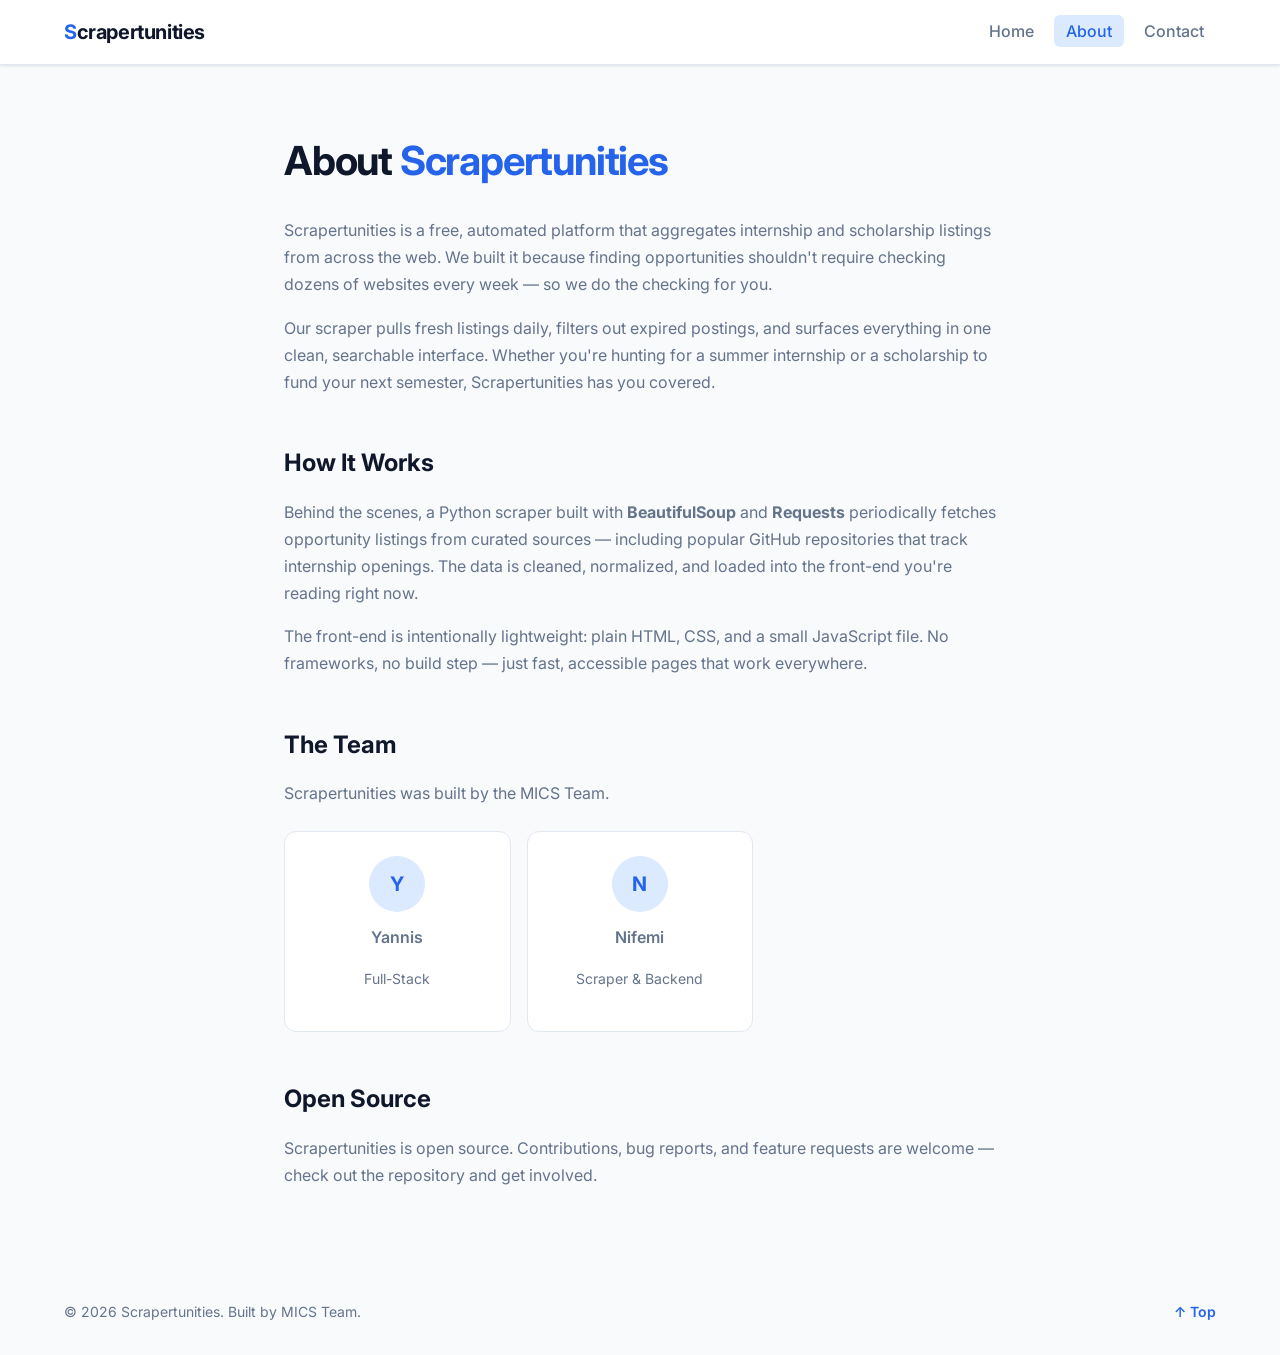
==== about.html @ f3525b2a "Front end prototype" ====
<!DOCTYPE html>
<html lang="en">
<head>
  <meta charset="UTF-8">
  <meta name="viewport" content="width=device-width, initial-scale=1.0">
  <title>About — Scrapertunities</title>
  <link rel="preconnect" href="https://fonts.googleapis.com">
  <link rel="preconnect" href="https://fonts.gstatic.com" crossorigin>
  <link href="https://fonts.googleapis.com/css2?family=Inter:wght@400;500;600;700&display=swap" rel="stylesheet">
  <link rel="stylesheet" href="styles.css">
</head>
<body>

  <header class="site-header">
    <nav class="nav-bar">
      <a href="index.html" class="nav-logo">
        <span class="logo-mark">S</span>crapertunities
      </a>
      <button class="nav-toggle" aria-label="Open menu" aria-expanded="false">
        <span></span><span></span><span></span>
      </button>
      <ul class="nav-links">
        <li><a href="index.html" class="nav-link">Home</a></li>
        <li><a href="about.html" class="nav-link active">About</a></li>
        <li><a href="contact.html" class="nav-link">Contact</a></li>
      </ul>
    </nav>
  </header>

  <main>
    <div class="page-content">
      <h1>About <span class="text-accent">Scrapertunities</span></h1>

      <p>
        Scrapertunities is a free, automated platform that aggregates internship and scholarship
        listings from across the web. We built it because finding opportunities shouldn't require
        checking dozens of websites every week — so we do the checking for you.
      </p>

      <p>
        Our scraper pulls fresh listings daily, filters out expired postings, and surfaces everything
        in one clean, searchable interface. Whether you're hunting for a summer internship or a
        scholarship to fund your next semester, Scrapertunities has you covered.
      </p>

      <h2>How It Works</h2>

      <p>
        Behind the scenes, a Python scraper built with <strong>BeautifulSoup</strong> and
        <strong>Requests</strong> periodically fetches opportunity listings from curated sources —
        including popular GitHub repositories that track internship openings. The data is cleaned,
        normalized, and loaded into the front-end you're reading right now.
      </p>

      <p>
        The front-end is intentionally lightweight: plain HTML, CSS, and a small JavaScript file.
        No frameworks, no build step — just fast, accessible pages that work everywhere.
      </p>

      <h2>The Team</h2>

      <p>Scrapertunities was built by the MICS Team.</p>

      <div class="team-grid">
        <div class="team-card">
          <div class="team-avatar">Y</div>
          <p class="team-name">Yannis</p>
          <p class="team-role">Full-Stack</p>
        </div>
        <div class="team-card">
          <div class="team-avatar">N</div>
          <p class="team-name">Nifemi</p>
          <p class="team-role">Scraper & Backend</p>
        </div>
      </div>

      <h2>Open Source</h2>

      <p>
        Scrapertunities is open source. Contributions, bug reports, and feature requests are
        welcome — check out the repository and get involved.
      </p>
    </div>
  </main>

  <footer class="site-footer">
    <p>&copy; 2026 Scrapertunities. Built by MICS Team.</p>
    <a href="#" class="back-to-top">↑ Top</a>
  </footer>

  <script src="app.js"></script>
</body>
</html>
---- styles.css ----
/* ============================================================
   SCRAPERTUNITIES — Design System
   ============================================================ */

/* ----- Custom Properties ----- */
:root {
  --color-primary:      #2563EB;
  --color-primary-dark: #1D4ED8;
  --color-accent:       #10B981;
  --color-accent-dark:  #059669;
  --color-surface:      #F8FAFC;
  --color-card:         #FFFFFF;
  --color-border:       #E2E8F0;
  --color-text:         #0F172A;
  --color-muted:        #64748B;

  --badge-int-bg:       #DBEAFE;
  --badge-int-text:     #1D4ED8;
  --badge-sch-bg:       #D1FAE5;
  --badge-sch-text:     #065F46;

  --urgent-bg:          #FEF3C7;
  --urgent-text:        #92400E;

  --space-1:  4px;
  --space-2:  8px;
  --space-3:  12px;
  --space-4:  16px;
  --space-6:  24px;
  --space-8:  32px;
  --space-12: 48px;
  --space-16: 64px;

  --text-sm:   0.875rem;
  --text-base: 1rem;
  --text-lg:   1.125rem;
  --text-xl:   1.25rem;
  --text-2xl:  1.5rem;
  --text-4xl:  2.5rem;

  --radius-sm: 6px;
  --radius:    12px;
  --radius-lg: 16px;

  --shadow-sm: 0 1px 3px rgba(0,0,0,.08), 0 1px 2px rgba(0,0,0,.04);
  --shadow:    0 4px 12px rgba(0,0,0,.08), 0 2px 4px rgba(0,0,0,.04);

  --transition: 150ms ease;
}

/* ----- Reset & Base ----- */
*, *::before, *::after {
  box-sizing: border-box;
  margin: 0;
  padding: 0;
}

html {
  scroll-behavior: smooth;
}

body {
  font-family: 'Inter', system-ui, sans-serif;
  font-size: var(--text-base);
  line-height: 1.6;
  color: var(--color-text);
  background-color: var(--color-surface);
  -webkit-font-smoothing: antialiased;
}

a {
  color: var(--color-primary);
  text-decoration: none;
}

a:hover {
  text-decoration: underline;
}

ul {
  list-style: none;
}

img, svg {
  display: block;
}

/* ============================================================
   LAYOUT UTILITIES
   ============================================================ */
.container {
  width: 100%;
  max-width: 1200px;
  margin-inline: auto;
  padding-inline: var(--space-6);
}

/* ============================================================
   BUTTONS
   ============================================================ */
.btn {
  display: inline-flex;
  align-items: center;
  gap: var(--space-2);
  padding: 10px var(--space-4);
  border-radius: var(--radius-sm);
  font-family: inherit;
  font-size: var(--text-base);
  font-weight: 600;
  line-height: 1;
  cursor: pointer;
  border: 1.5px solid transparent;
  transition: background-color var(--transition), border-color var(--transition), color var(--transition), box-shadow var(--transition);
  text-decoration: none;
  white-space: nowrap;
}

.btn:hover {
  text-decoration: none;
}

.btn-primary {
  background-color: var(--color-primary);
  color: #fff;
  border-color: var(--color-primary);
}

.btn-primary:hover {
  background-color: var(--color-primary-dark);
  border-color: var(--color-primary-dark);
}

.btn-ghost {
  background-color: transparent;
  color: var(--color-muted);
  border-color: var(--color-border);
}

.btn-ghost:hover {
  background-color: var(--color-border);
  color: var(--color-text);
}

.btn-lg {
  padding: 14px var(--space-8);
  font-size: var(--text-lg);
  border-radius: var(--radius-sm);
}

.btn-sm {
  padding: 6px var(--space-3);
  font-size: var(--text-sm);
}

/* ============================================================
   BADGES & TAGS
   ============================================================ */
.badge {
  display: inline-block;
  padding: 3px 10px;
  border-radius: 999px;
  font-size: 0.75rem;
  font-weight: 600;
  letter-spacing: 0.02em;
  text-transform: uppercase;
}

.badge-internship {
  background-color: var(--badge-int-bg);
  color: var(--badge-int-text);
}

.badge-scholarship {
  background-color: var(--badge-sch-bg);
  color: var(--badge-sch-text);
}

.tag {
  display: inline-block;
  padding: 3px 10px;
  background-color: var(--color-surface);
  border: 1px solid var(--color-border);
  border-radius: 999px;
  font-size: 0.75rem;
  font-weight: 500;
  color: var(--color-muted);
}

/* ============================================================
   HEADER & NAV
   ============================================================ */
.site-header {
  position: sticky;
  top: 0;
  z-index: 100;
  background-color: #fff;
  border-bottom: 1px solid var(--color-border);
  box-shadow: var(--shadow-sm);
}

.nav-bar {
  max-width: 1200px;
  margin-inline: auto;
  padding: var(--space-4) var(--space-6);
  display: flex;
  align-items: center;
  justify-content: space-between;
  gap: var(--space-6);
}

.nav-logo {
  font-size: var(--text-xl);
  font-weight: 700;
  color: var(--color-text);
  letter-spacing: -0.02em;
  text-decoration: none;
  flex-shrink: 0;
}

.nav-logo:hover {
  text-decoration: none;
}

.logo-mark {
  color: var(--color-primary);
}

.nav-links {
  display: flex;
  gap: var(--space-2);
  align-items: center;
}

.nav-link {
  padding: 6px var(--space-3);
  border-radius: var(--radius-sm);
  font-weight: 500;
  color: var(--color-muted);
  transition: color var(--transition), background-color var(--transition);
  text-decoration: none;
}

.nav-link:hover {
  color: var(--color-text);
  background-color: var(--color-surface);
  text-decoration: none;
}

.nav-link.active {
  color: var(--color-primary);
  background-color: var(--badge-int-bg);
}

/* Hamburger */
.nav-toggle {
  display: none;
  flex-direction: column;
  gap: 5px;
  background: none;
  border: none;
  cursor: pointer;
  padding: var(--space-2);
}

.nav-toggle span {
  display: block;
  width: 22px;
  height: 2px;
  background-color: var(--color-text);
  border-radius: 2px;
  transition: transform var(--transition), opacity var(--transition);
}

/* ============================================================
   HERO
   ============================================================ */
.hero {
  max-width: 1200px;
  margin-inline: auto;
  padding: var(--space-16) var(--space-6);
  display: flex;
  flex-direction: column;
  align-items: center;
  text-align: center;
  gap: var(--space-8);
}

.hero-title {
  font-size: var(--text-4xl);
  font-weight: 700;
  line-height: 1.15;
  letter-spacing: -0.03em;
  color: var(--color-text);
}

.text-accent {
  color: var(--color-primary);
}

.hero-subtitle {
  font-size: var(--text-lg);
  color: var(--color-muted);
  max-width: 540px;
  margin-top: var(--space-4);
}

.hero-content {
  display: flex;
  flex-direction: column;
  align-items: center;
  gap: var(--space-6);
}

.hero-stats {
  display: flex;
  gap: var(--space-8);
  padding: var(--space-6) var(--space-8);
  background-color: var(--color-card);
  border: 1px solid var(--color-border);
  border-radius: var(--radius);
  box-shadow: var(--shadow-sm);
}

.stat {
  display: flex;
  flex-direction: column;
  align-items: center;
  gap: var(--space-1);
}

.stat-number {
  font-size: var(--text-2xl);
  font-weight: 700;
  color: var(--color-primary);
  line-height: 1;
}

.stat-label {
  font-size: var(--text-sm);
  font-weight: 500;
  color: var(--color-muted);
  text-transform: uppercase;
  letter-spacing: 0.05em;
}

/* ============================================================
   CONTROLS (Search + Filters)
   ============================================================ */
.controls {
  max-width: 1200px;
  margin-inline: auto;
  padding: 0 var(--space-6) var(--space-8);
  display: flex;
  flex-direction: column;
  gap: var(--space-4);
}

/* Search bar */
.search-bar {
  position: relative;
  display: flex;
  align-items: center;
}

.search-icon {
  position: absolute;
  left: 14px;
  width: 18px;
  height: 18px;
  color: var(--color-muted);
  pointer-events: none;
  flex-shrink: 0;
}

.search-input {
  width: 100%;
  padding: 12px 44px;
  font-family: inherit;
  font-size: var(--text-base);
  color: var(--color-text);
  background-color: var(--color-card);
  border: 1.5px solid var(--color-border);
  border-radius: var(--radius-sm);
  transition: border-color var(--transition), box-shadow var(--transition);
  outline: none;
  appearance: none;
}

.search-input::placeholder {
  color: var(--color-muted);
}

.search-input:focus {
  border-color: var(--color-primary);
  box-shadow: 0 0 0 3px rgba(37,99,235,.12);
}

.search-clear {
  position: absolute;
  right: 14px;
  background: none;
  border: none;
  font-size: var(--text-lg);
  color: var(--color-muted);
  cursor: pointer;
  line-height: 1;
  padding: 2px 4px;
  border-radius: var(--radius-sm);
  transition: color var(--transition);
}

.search-clear:hover {
  color: var(--color-text);
}

/* Filter row */
.filter-row {
  display: flex;
  flex-wrap: wrap;
  gap: var(--space-3);
  align-items: flex-end;
}

.filter-group {
  display: flex;
  flex-direction: column;
  gap: var(--space-1);
  min-width: 140px;
}

.filter-label {
  font-size: var(--text-sm);
  font-weight: 600;
  color: var(--color-muted);
  text-transform: uppercase;
  letter-spacing: 0.04em;
}

.filter-select {
  padding: 9px var(--space-3);
  font-family: inherit;
  font-size: var(--text-sm);
  font-weight: 500;
  color: var(--color-text);
  background-color: var(--color-card);
  border: 1.5px solid var(--color-border);
  border-radius: var(--radius-sm);
  cursor: pointer;
  outline: none;
  transition: border-color var(--transition), box-shadow var(--transition);
  appearance: none;
  background-image: url("data:image/svg+xml,%3Csvg xmlns='http://www.w3.org/2000/svg' viewBox='0 0 16 16'%3E%3Cpath fill='%2364748B' d='M4 6l4 4 4-4'/%3E%3C/svg%3E");
  background-repeat: no-repeat;
  background-position: right 10px center;
  background-size: 14px;
  padding-right: 32px;
}

.filter-select:focus {
  border-color: var(--color-primary);
  box-shadow: 0 0 0 3px rgba(37,99,235,.12);
}

/* Results meta */
.results-meta {
  display: flex;
  align-items: center;
  flex-wrap: wrap;
  gap: var(--space-3);
}

.results-count {
  font-size: var(--text-sm);
  color: var(--color-muted);
}

.active-filters {
  display: flex;
  flex-wrap: wrap;
  gap: var(--space-2);
}

.filter-pill {
  display: inline-flex;
  align-items: center;
  gap: var(--space-1);
  padding: 3px 10px;
  background-color: var(--badge-int-bg);
  color: var(--badge-int-text);
  border-radius: 999px;
  font-size: 0.75rem;
  font-weight: 600;
  cursor: pointer;
  transition: background-color var(--transition);
}

.filter-pill:hover {
  background-color: #BFDBFE;
}

/* ============================================================
   LISTINGS GRID
   ============================================================ */
.listings {
  max-width: 1200px;
  margin-inline: auto;
  padding: 0 var(--space-6) var(--space-12);
  display: grid;
  grid-template-columns: repeat(3, 1fr);
  gap: var(--space-6);
  align-items: start;
}

/* ============================================================
   OPPORTUNITY CARD
   ============================================================ */
.card {
  background-color: var(--color-card);
  border: 1px solid var(--color-border);
  border-radius: var(--radius);
  box-shadow: var(--shadow-sm);
  display: flex;
  flex-direction: column;
  gap: 0;
  transition: box-shadow var(--transition), transform var(--transition);
  overflow: hidden;
}

.card:hover {
  box-shadow: var(--shadow);
  transform: translateY(-2px);
}

.card-header {
  display: flex;
  align-items: center;
  justify-content: space-between;
  padding: var(--space-4) var(--space-4) 0;
  flex-wrap: wrap;
  gap: var(--space-2);
}

.card-deadline {
  font-size: var(--text-sm);
  font-weight: 600;
  color: var(--color-muted);
}

.card-deadline.urgent {
  color: var(--urgent-text);
  background-color: var(--urgent-bg);
  padding: 2px 8px;
  border-radius: 999px;
}

.card-body {
  padding: var(--space-4);
  flex: 1;
  display: flex;
  flex-direction: column;
  gap: var(--space-2);
}

.card-title {
  font-size: var(--text-lg);
  font-weight: 700;
  color: var(--color-text);
  line-height: 1.3;
}

.card-org {
  font-size: var(--text-sm);
  color: var(--color-muted);
  font-weight: 500;
}

.card-description {
  font-size: var(--text-sm);
  color: var(--color-muted);
  line-height: 1.6;
  margin-top: var(--space-1);
}

.card-footer {
  padding: var(--space-4);
  border-top: 1px solid var(--color-border);
  display: flex;
  align-items: center;
  justify-content: space-between;
  gap: var(--space-3);
  flex-wrap: wrap;
}

.card-tags {
  display: flex;
  flex-wrap: wrap;
  gap: var(--space-1);
}

/* ============================================================
   EMPTY STATE
   ============================================================ */
.empty-state {
  max-width: 400px;
  margin-inline: auto;
  margin-bottom: var(--space-12);
  padding: var(--space-12) var(--space-6);
  display: flex;
  flex-direction: column;
  align-items: center;
  text-align: center;
  gap: var(--space-4);
}

.empty-state svg {
  width: 64px;
  height: 64px;
  color: var(--color-border);
}

.empty-state h3 {
  font-size: var(--text-xl);
  font-weight: 700;
}

.empty-state p {
  color: var(--color-muted);
}

/* ============================================================
   RESOURCES
   ============================================================ */
.resources {
  background-color: var(--color-card);
  border-top: 1px solid var(--color-border);
  border-bottom: 1px solid var(--color-border);
  padding: var(--space-12) var(--space-6);
}

.resources h2 {
  max-width: 1200px;
  margin-inline: auto;
  font-size: var(--text-2xl);
  font-weight: 700;
  margin-bottom: var(--space-6);
}

.resource-list {
  max-width: 1200px;
  margin-inline: auto;
  display: grid;
  grid-template-columns: repeat(3, 1fr);
  gap: var(--space-4);
}

.resource-list a {
  display: flex;
  align-items: center;
  gap: var(--space-3);
  padding: var(--space-4) var(--space-6);
  background-color: var(--color-surface);
  border: 1px solid var(--color-border);
  border-radius: var(--radius-sm);
  font-weight: 500;
  color: var(--color-text);
  transition: border-color var(--transition), background-color var(--transition);
  text-decoration: none;
}

.resource-list a:hover {
  border-color: var(--color-primary);
  background-color: var(--badge-int-bg);
  text-decoration: none;
}

.resource-list svg {
  width: 18px;
  height: 18px;
  color: var(--color-primary);
  flex-shrink: 0;
}

/* ============================================================
   FOOTER
   ============================================================ */
.site-footer {
  max-width: 1200px;
  margin-inline: auto;
  padding: var(--space-8) var(--space-6);
  display: flex;
  align-items: center;
  justify-content: space-between;
  font-size: var(--text-sm);
  color: var(--color-muted);
}

.back-to-top {
  font-weight: 600;
  color: var(--color-primary);
}

/* ============================================================
   PAGE CONTENT (about / contact)
   ============================================================ */
.page-content {
  max-width: 760px;
  margin-inline: auto;
  padding: var(--space-16) var(--space-6);
}

.page-content h1 {
  font-size: var(--text-4xl);
  font-weight: 700;
  letter-spacing: -0.03em;
  margin-bottom: var(--space-6);
}

.page-content h2 {
  font-size: var(--text-2xl);
  font-weight: 700;
  margin-top: var(--space-12);
  margin-bottom: var(--space-4);
}

.page-content p {
  color: var(--color-muted);
  line-height: 1.7;
  margin-bottom: var(--space-4);
}

/* Team grid */
.team-grid {
  display: grid;
  grid-template-columns: repeat(auto-fill, minmax(180px, 1fr));
  gap: var(--space-4);
  margin-top: var(--space-6);
}

.team-card {
  background-color: var(--color-card);
  border: 1px solid var(--color-border);
  border-radius: var(--radius);
  padding: var(--space-6) var(--space-4);
  text-align: center;
}

.team-avatar {
  width: 56px;
  height: 56px;
  border-radius: 50%;
  background-color: var(--badge-int-bg);
  color: var(--color-primary);
  display: flex;
  align-items: center;
  justify-content: center;
  font-size: var(--text-xl);
  font-weight: 700;
  margin: 0 auto var(--space-3);
}

.team-name {
  font-size: var(--text-base);
  font-weight: 600;
}

.team-role {
  font-size: var(--text-sm);
  color: var(--color-muted);
  margin-top: var(--space-1);
}

/* Contact form */
.contact-form {
  display: flex;
  flex-direction: column;
  gap: var(--space-4);
  margin-top: var(--space-6);
}

.form-group {
  display: flex;
  flex-direction: column;
  gap: var(--space-2);
}

.form-label {
  font-size: var(--text-sm);
  font-weight: 600;
  color: var(--color-text);
}

.form-input,
.form-textarea {
  padding: 10px var(--space-3);
  font-family: inherit;
  font-size: var(--text-base);
  color: var(--color-text);
  background-color: var(--color-card);
  border: 1.5px solid var(--color-border);
  border-radius: var(--radius-sm);
  outline: none;
  transition: border-color var(--transition), box-shadow var(--transition);
  width: 100%;
}

.form-input:focus,
.form-textarea:focus {
  border-color: var(--color-primary);
  box-shadow: 0 0 0 3px rgba(37,99,235,.12);
}

.form-textarea {
  resize: vertical;
  min-height: 140px;
}

.form-success {
  display: none;
  padding: var(--space-4) var(--space-6);
  background-color: var(--badge-sch-bg);
  border: 1px solid var(--color-accent);
  border-radius: var(--radius-sm);
  color: var(--badge-sch-text);
  font-weight: 600;
}

/* ============================================================
   RESPONSIVE
   ============================================================ */
@media (max-width: 1024px) {
  .listings {
    grid-template-columns: repeat(2, 1fr);
  }

  .resource-list {
    grid-template-columns: 1fr;
  }
}

@media (max-width: 640px) {
  .hero-title {
    font-size: 2rem;
  }

  .listings {
    grid-template-columns: 1fr;
  }

  .hero-stats {
    gap: var(--space-6);
    padding: var(--space-4) var(--space-6);
  }

  .filter-row {
    flex-direction: column;
  }

  .filter-group {
    width: 100%;
  }

  .filter-select {
    width: 100%;
  }

  .site-footer {
    flex-direction: column;
    gap: var(--space-2);
    text-align: center;
  }

  /* Mobile nav */
  .nav-toggle {
    display: flex;
  }

  .nav-links {
    display: none;
    position: fixed;
    inset: 0;
    background-color: #fff;
    flex-direction: column;
    justify-content: center;
    align-items: center;
    gap: var(--space-4);
    z-index: 200;
  }

  .nav-links.nav-open {
    display: flex;
  }

  .nav-link {
    font-size: var(--text-xl);
  }

  .nav-bar {
    position: relative;
    z-index: 201;
  }
}
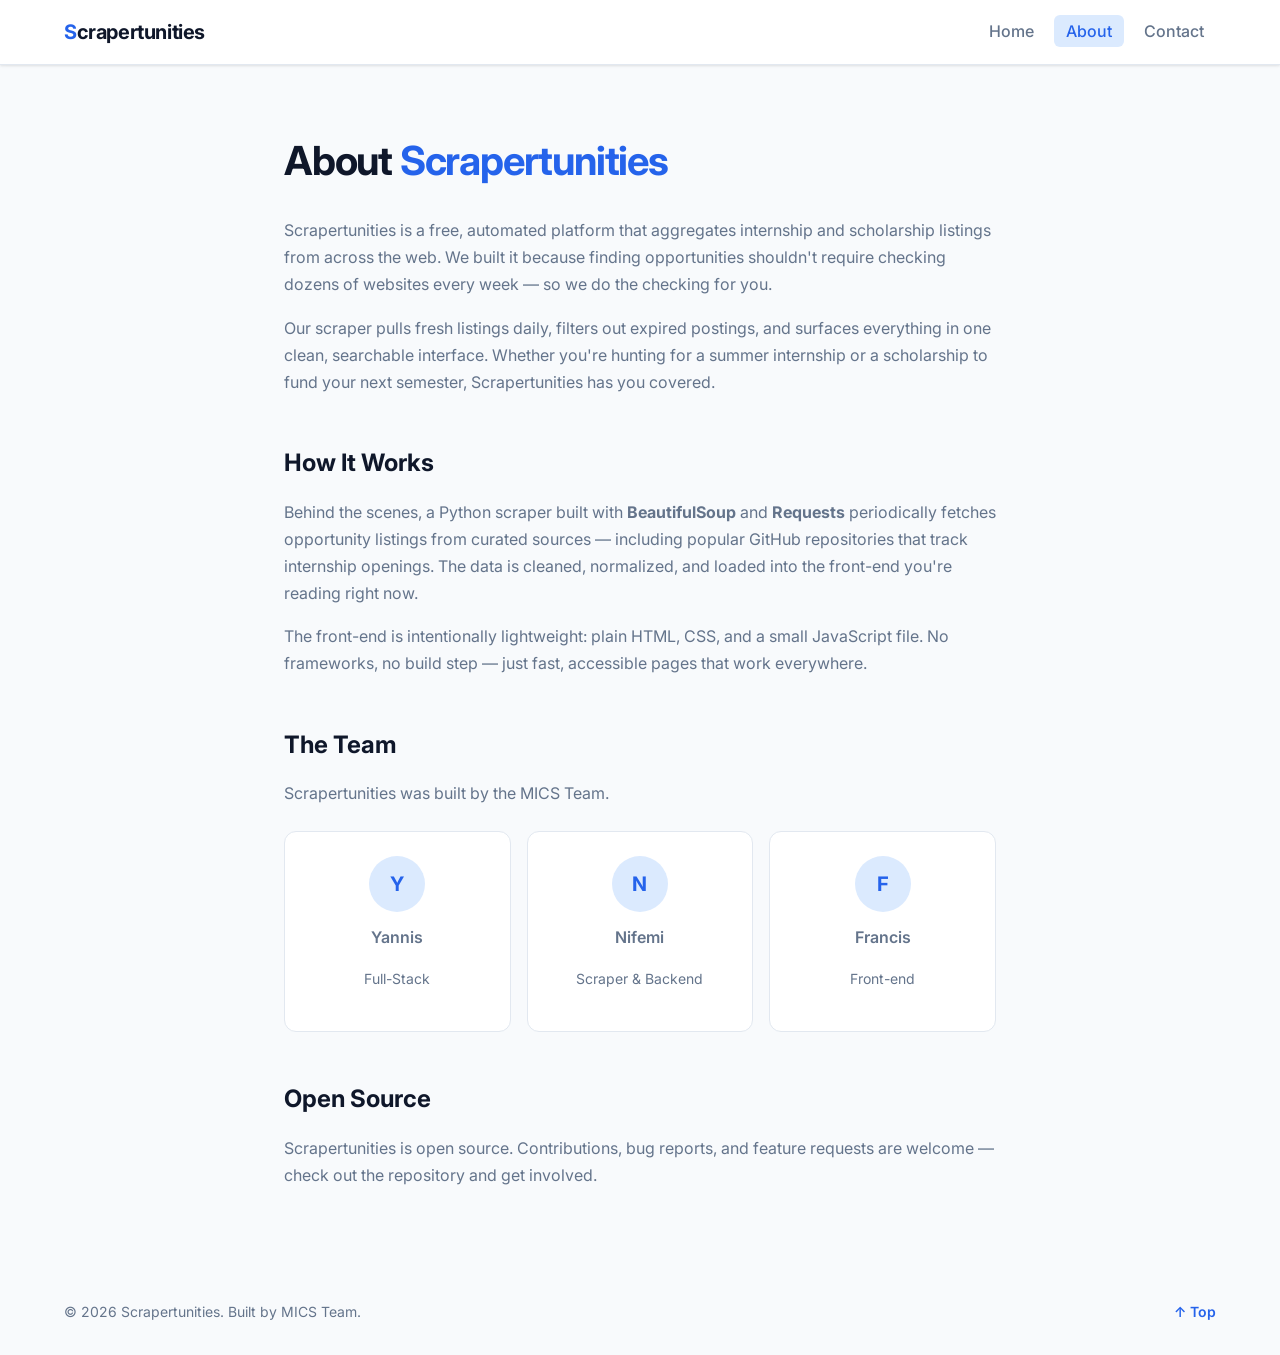
==== commit c6c20fde: "Added Francis to the about section" ====
--- a/about.html
+++ b/about.html
@@ -72,6 +72,11 @@
           <p class="team-name">Nifemi</p>
           <p class="team-role">Scraper & Backend</p>
         </div>
+         <div class="team-card">
+          <div class="team-avatar">F</div>
+          <p class="team-name">Francis</p>
+          <p class="team-role">Front-end</p>
+        </div>
       </div>
 
       <h2>Open Source</h2>
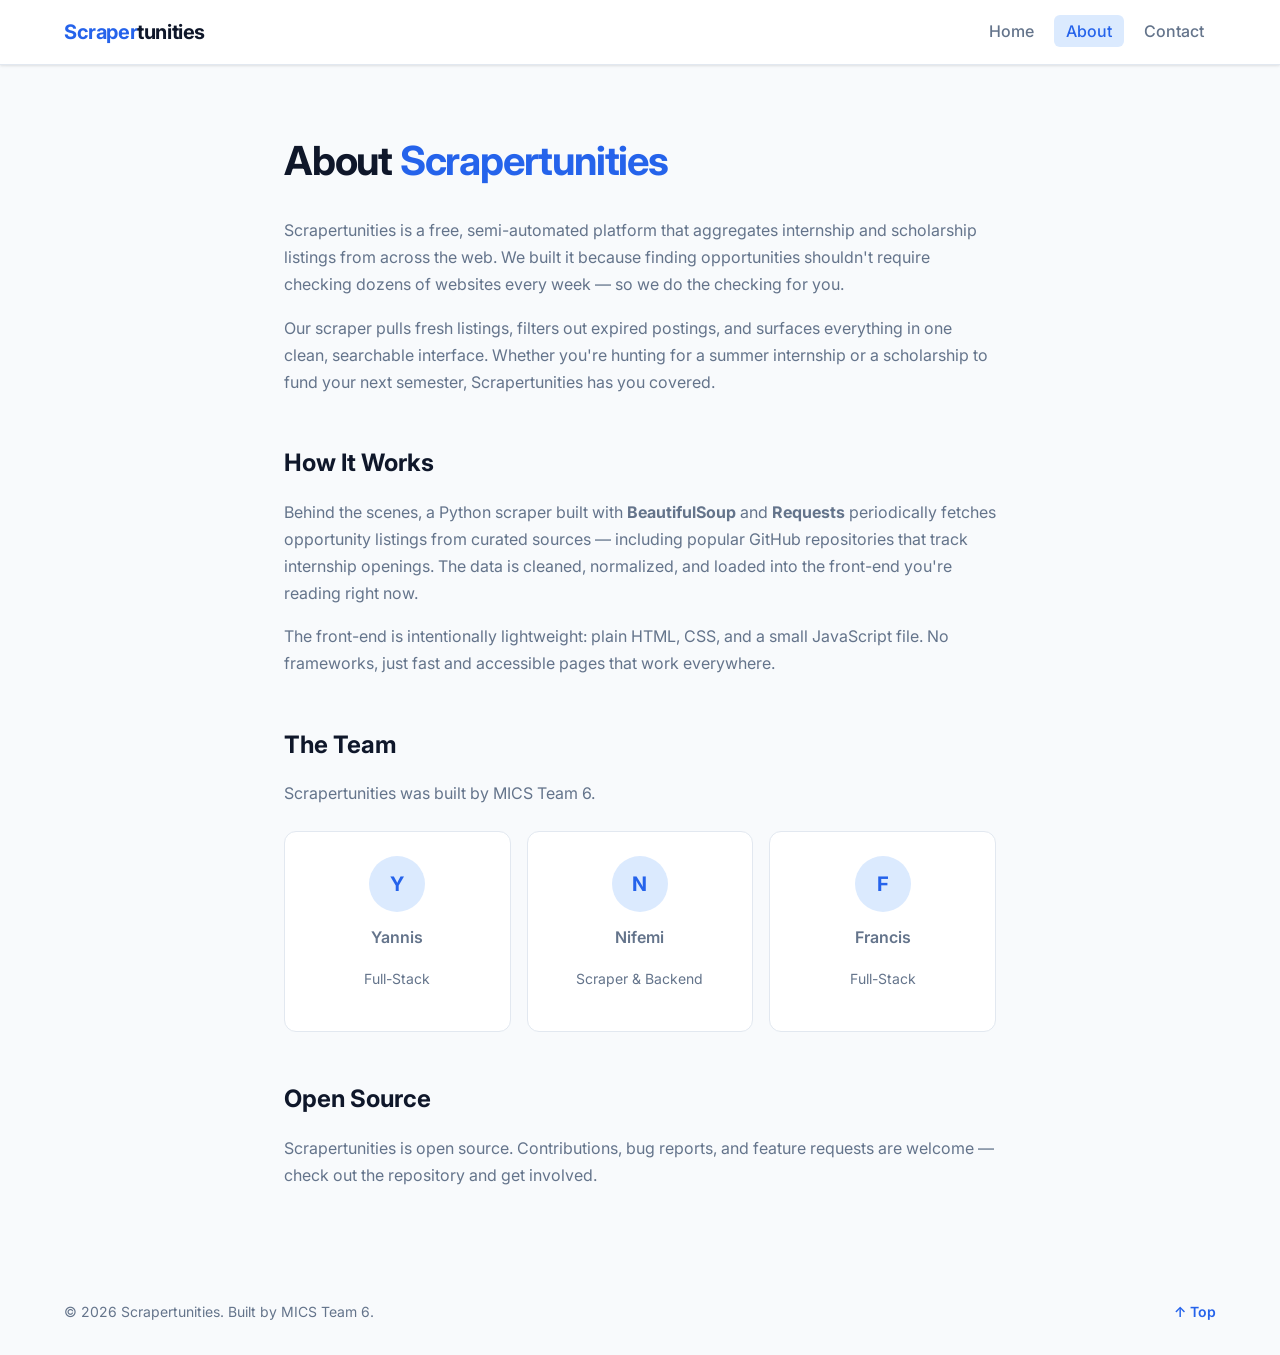
==== commit 52268982: "Final draft" ====
--- a/about.html
+++ b/about.html
@@ -14,7 +14,7 @@
   <header class="site-header">
     <nav class="nav-bar">
       <a href="index.html" class="nav-logo">
-        <span class="logo-mark">S</span>crapertunities
+          <span class="logo-mark">Scraper</span>tunities
       </a>
       <button class="nav-toggle" aria-label="Open menu" aria-expanded="false">
         <span></span><span></span><span></span>
@@ -32,13 +32,13 @@
       <h1>About <span class="text-accent">Scrapertunities</span></h1>
 
       <p>
-        Scrapertunities is a free, automated platform that aggregates internship and scholarship
+        Scrapertunities is a free, semi-automated platform that aggregates internship and scholarship
         listings from across the web. We built it because finding opportunities shouldn't require
         checking dozens of websites every week — so we do the checking for you.
       </p>
 
       <p>
-        Our scraper pulls fresh listings daily, filters out expired postings, and surfaces everything
+        Our scraper pulls fresh listings, filters out expired postings, and surfaces everything
         in one clean, searchable interface. Whether you're hunting for a summer internship or a
         scholarship to fund your next semester, Scrapertunities has you covered.
       </p>
@@ -54,12 +54,12 @@
 
       <p>
         The front-end is intentionally lightweight: plain HTML, CSS, and a small JavaScript file.
-        No frameworks, no build step — just fast, accessible pages that work everywhere.
+        No frameworks, just fast and accessible pages that work everywhere.
       </p>
 
       <h2>The Team</h2>
 
-      <p>Scrapertunities was built by the MICS Team.</p>
+      <p>Scrapertunities was built by MICS Team 6.</p>
 
       <div class="team-grid">
         <div class="team-card">
@@ -72,10 +72,10 @@
           <p class="team-name">Nifemi</p>
           <p class="team-role">Scraper & Backend</p>
         </div>
-         <div class="team-card">
+        <div class="team-card">
           <div class="team-avatar">F</div>
           <p class="team-name">Francis</p>
-          <p class="team-role">Front-end</p>
+          <p class="team-role">Full-Stack</p>
         </div>
       </div>
 
@@ -89,7 +89,7 @@
   </main>
 
   <footer class="site-footer">
-    <p>&copy; 2026 Scrapertunities. Built by MICS Team.</p>
+    <p>&copy; 2026 Scrapertunities. Built by MICS Team 6.</p>
     <a href="#" class="back-to-top">↑ Top</a>
   </footer>
 
--- a/styles.css
+++ b/styles.css
@@ -4,52 +4,54 @@
 
 /* ----- Custom Properties ----- */
 :root {
-  --color-primary:      #2563EB;
-  --color-primary-dark: #1D4ED8;
-  --color-accent:       #10B981;
-  --color-accent-dark:  #059669;
-  --color-surface:      #F8FAFC;
-  --color-card:         #FFFFFF;
-  --color-border:       #E2E8F0;
-  --color-text:         #0F172A;
-  --color-muted:        #64748B;
-
-  --badge-int-bg:       #DBEAFE;
-  --badge-int-text:     #1D4ED8;
-  --badge-sch-bg:       #D1FAE5;
-  --badge-sch-text:     #065F46;
-
-  --urgent-bg:          #FEF3C7;
-  --urgent-text:        #92400E;
-
-  --space-1:  4px;
-  --space-2:  8px;
-  --space-3:  12px;
-  --space-4:  16px;
-  --space-6:  24px;
-  --space-8:  32px;
+  --color-primary: #2563eb;
+  --color-primary-dark: #1d4ed8;
+  --color-accent: #10b981;
+  --color-accent-dark: #059669;
+  --color-surface: #f8fafc;
+  --color-card: #ffffff;
+  --color-border: #e2e8f0;
+  --color-text: #0f172a;
+  --color-muted: #64748b;
+
+  --badge-int-bg: #dbeafe;
+  --badge-int-text: #1d4ed8;
+  --badge-sch-bg: #d1fae5;
+  --badge-sch-text: #065f46;
+
+  --urgent-bg: #fef3c7;
+  --urgent-text: #92400e;
+
+  --space-1: 4px;
+  --space-2: 8px;
+  --space-3: 12px;
+  --space-4: 16px;
+  --space-6: 24px;
+  --space-8: 32px;
   --space-12: 48px;
   --space-16: 64px;
 
-  --text-sm:   0.875rem;
+  --text-sm: 0.875rem;
   --text-base: 1rem;
-  --text-lg:   1.125rem;
-  --text-xl:   1.25rem;
-  --text-2xl:  1.5rem;
-  --text-4xl:  2.5rem;
+  --text-lg: 1.125rem;
+  --text-xl: 1.25rem;
+  --text-2xl: 1.5rem;
+  --text-4xl: 2.5rem;
 
   --radius-sm: 6px;
-  --radius:    12px;
+  --radius: 12px;
   --radius-lg: 16px;
 
-  --shadow-sm: 0 1px 3px rgba(0,0,0,.08), 0 1px 2px rgba(0,0,0,.04);
-  --shadow:    0 4px 12px rgba(0,0,0,.08), 0 2px 4px rgba(0,0,0,.04);
+  --shadow-sm: 0 1px 3px rgba(0, 0, 0, 0.08), 0 1px 2px rgba(0, 0, 0, 0.04);
+  --shadow: 0 4px 12px rgba(0, 0, 0, 0.08), 0 2px 4px rgba(0, 0, 0, 0.04);
 
   --transition: 150ms ease;
 }
 
 /* ----- Reset & Base ----- */
-*, *::before, *::after {
+*,
+*::before,
+*::after {
   box-sizing: border-box;
   margin: 0;
   padding: 0;
@@ -60,7 +62,7 @@
 }
 
 body {
-  font-family: 'Inter', system-ui, sans-serif;
+  font-family: "Inter", system-ui, sans-serif;
   font-size: var(--text-base);
   line-height: 1.6;
   color: var(--color-text);
@@ -81,7 +83,8 @@
   list-style: none;
 }
 
-img, svg {
+img,
+svg {
   display: block;
 }
 
@@ -110,7 +113,11 @@
   line-height: 1;
   cursor: pointer;
   border: 1.5px solid transparent;
-  transition: background-color var(--transition), border-color var(--transition), color var(--transition), box-shadow var(--transition);
+  transition:
+    background-color var(--transition),
+    border-color var(--transition),
+    color var(--transition),
+    box-shadow var(--transition);
   text-decoration: none;
   white-space: nowrap;
 }
@@ -236,7 +243,9 @@
   border-radius: var(--radius-sm);
   font-weight: 500;
   color: var(--color-muted);
-  transition: color var(--transition), background-color var(--transition);
+  transition:
+    color var(--transition),
+    background-color var(--transition);
   text-decoration: none;
 }
 
@@ -268,7 +277,9 @@
   height: 2px;
   background-color: var(--color-text);
   border-radius: 2px;
-  transition: transform var(--transition), opacity var(--transition);
+  transition:
+    transform var(--transition),
+    opacity var(--transition);
 }
 
 /* ============================================================
@@ -381,7 +392,9 @@
   background-color: var(--color-card);
   border: 1.5px solid var(--color-border);
   border-radius: var(--radius-sm);
-  transition: border-color var(--transition), box-shadow var(--transition);
+  transition:
+    border-color var(--transition),
+    box-shadow var(--transition);
   outline: none;
   appearance: none;
 }
@@ -392,7 +405,7 @@
 
 .search-input:focus {
   border-color: var(--color-primary);
-  box-shadow: 0 0 0 3px rgba(37,99,235,.12);
+  box-shadow: 0 0 0 3px rgba(37, 99, 235, 0.12);
 }
 
 .search-clear {
@@ -447,7 +460,9 @@
   border-radius: var(--radius-sm);
   cursor: pointer;
   outline: none;
-  transition: border-color var(--transition), box-shadow var(--transition);
+  transition:
+    border-color var(--transition),
+    box-shadow var(--transition);
   appearance: none;
   background-image: url("data:image/svg+xml,%3Csvg xmlns='http://www.w3.org/2000/svg' viewBox='0 0 16 16'%3E%3Cpath fill='%2364748B' d='M4 6l4 4 4-4'/%3E%3C/svg%3E");
   background-repeat: no-repeat;
@@ -458,7 +473,7 @@
 
 .filter-select:focus {
   border-color: var(--color-primary);
-  box-shadow: 0 0 0 3px rgba(37,99,235,.12);
+  box-shadow: 0 0 0 3px rgba(37, 99, 235, 0.12);
 }
 
 /* Results meta */
@@ -495,7 +510,7 @@
 }
 
 .filter-pill:hover {
-  background-color: #BFDBFE;
+  background-color: #bfdbfe;
 }
 
 /* ============================================================
@@ -522,7 +537,9 @@
   display: flex;
   flex-direction: column;
   gap: 0;
-  transition: box-shadow var(--transition), transform var(--transition);
+  transition:
+    box-shadow var(--transition),
+    transform var(--transition);
   overflow: hidden;
 }
 
@@ -663,7 +680,9 @@
   border-radius: var(--radius-sm);
   font-weight: 500;
   color: var(--color-text);
-  transition: border-color var(--transition), background-color var(--transition);
+  transition:
+    border-color var(--transition),
+    background-color var(--transition);
   text-decoration: none;
 }
 
@@ -799,14 +818,16 @@
   border: 1.5px solid var(--color-border);
   border-radius: var(--radius-sm);
   outline: none;
-  transition: border-color var(--transition), box-shadow var(--transition);
+  transition:
+    border-color var(--transition),
+    box-shadow var(--transition);
   width: 100%;
 }
 
 .form-input:focus,
 .form-textarea:focus {
   border-color: var(--color-primary);
-  box-shadow: 0 0 0 3px rgba(37,99,235,.12);
+  box-shadow: 0 0 0 3px rgba(37, 99, 235, 0.12);
 }
 
 .form-textarea {
@@ -822,6 +843,71 @@
   border-radius: var(--radius-sm);
   color: var(--badge-sch-text);
   font-weight: 600;
+}
+
+/* ============================================================
+   HIDDEN & VISIBILITY
+   ============================================================ */
+[hidden],
+.card[hidden] {
+  display: none !important;
+}
+
+/* ============================================================
+   PAGINATION
+   ============================================================ */
+.pagination {
+  max-width: 1200px;
+  margin-inline: auto;
+  padding: var(--space-6) var(--space-6) var(--space-12);
+  display: flex;
+  flex-direction: column;
+  align-items: center;
+  justify-content: center;
+  gap: var(--space-4);
+}
+
+.pagination-controls {
+  display: flex;
+  align-items: center;
+  justify-content: center;
+  gap: var(--space-3);
+  flex-wrap: wrap;
+}
+
+.pagination-btn {
+  min-width: 40px;
+  height: 40px;
+  padding: var(--space-2) var(--space-3);
+  border: 1px solid var(--color-border);
+  border-radius: var(--radius-sm);
+  background-color: var(--color-card);
+  color: var(--color-text);
+  font-weight: 500;
+  cursor: pointer;
+  transition: all var(--transition);
+}
+
+.pagination-btn:hover:not(:disabled) {
+  border-color: var(--color-primary);
+  color: var(--color-primary);
+  background-color: var(--color-surface);
+}
+
+.pagination-btn.active {
+  background-color: var(--color-primary);
+  color: white;
+  border-color: var(--color-primary);
+}
+
+.pagination-btn:disabled {
+  opacity: 0.5;
+  cursor: not-allowed;
+}
+
+.pagination-info {
+  font-size: var(--text-sm);
+  color: var(--color-muted);
 }
 
 /* ============================================================
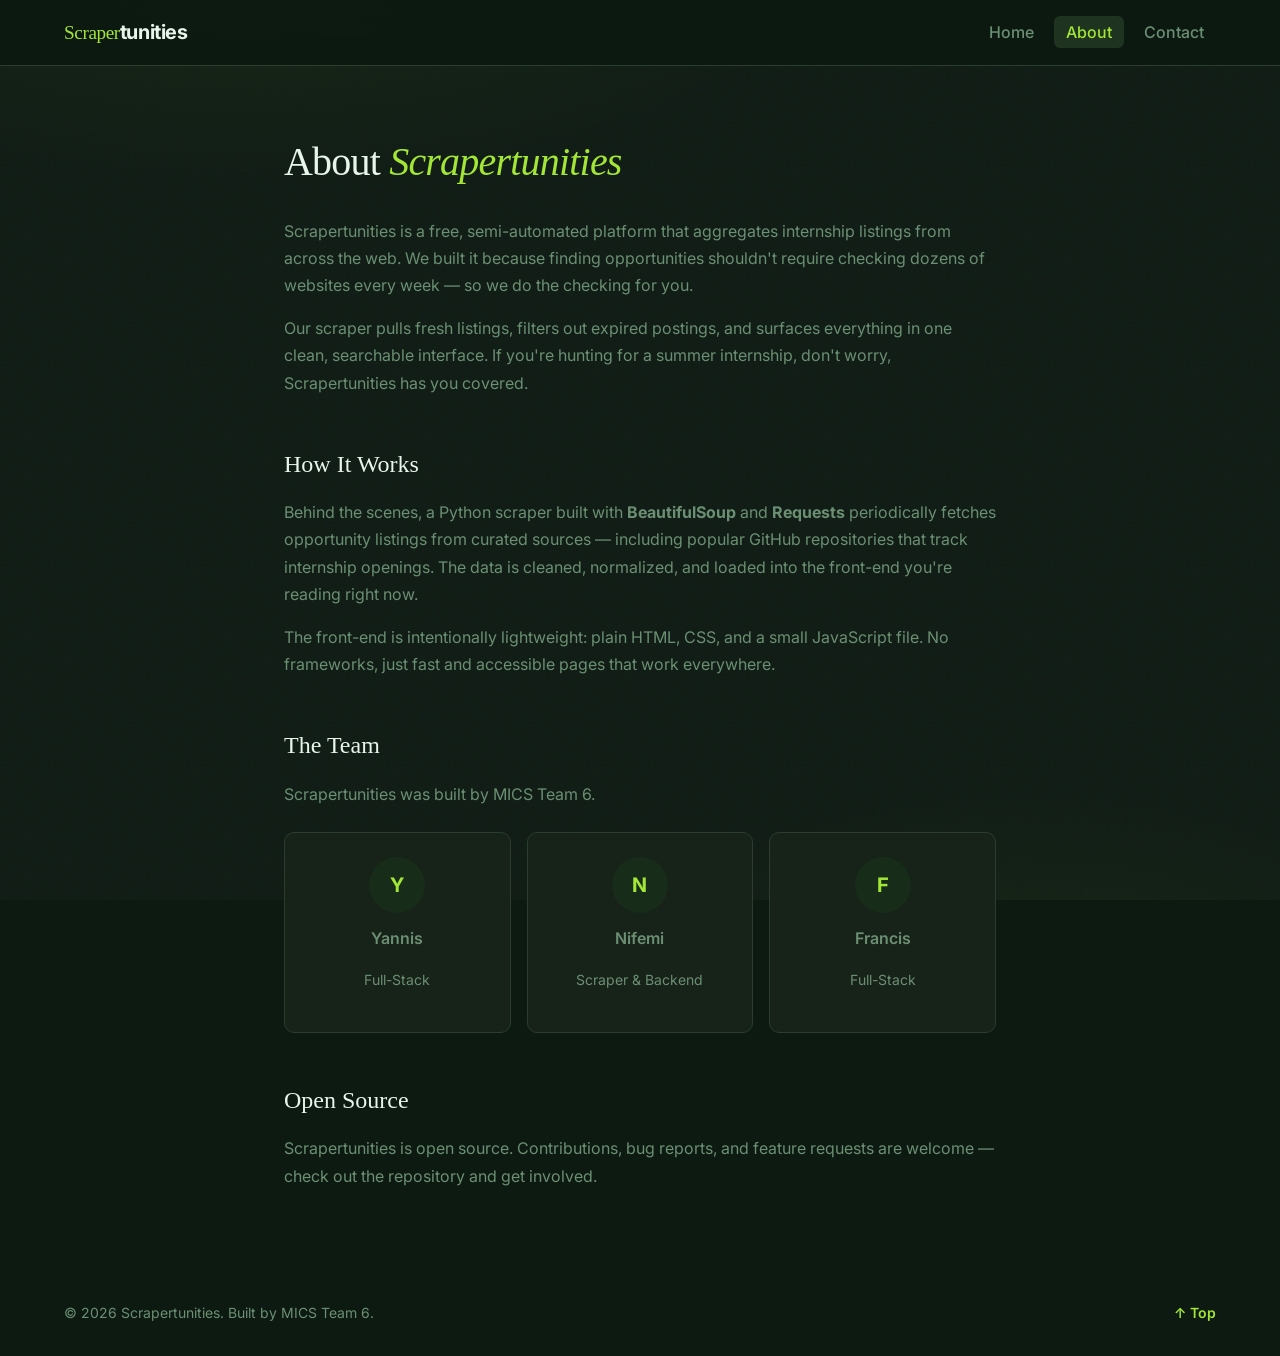
==== commit f1a04fad: "Front-end reworked" ====
--- a/about.html
+++ b/about.html
@@ -32,15 +32,15 @@
       <h1>About <span class="text-accent">Scrapertunities</span></h1>
 
       <p>
-        Scrapertunities is a free, semi-automated platform that aggregates internship and scholarship
-        listings from across the web. We built it because finding opportunities shouldn't require
+        Scrapertunities is a free, semi-automated platform that aggregates internship listings 
+        from across the web. We built it because finding opportunities shouldn't require
         checking dozens of websites every week — so we do the checking for you.
       </p>
 
       <p>
         Our scraper pulls fresh listings, filters out expired postings, and surfaces everything
-        in one clean, searchable interface. Whether you're hunting for a summer internship or a
-        scholarship to fund your next semester, Scrapertunities has you covered.
+        in one clean, searchable interface. If you're hunting for a summer internship,
+        don't worry, Scrapertunities has you covered.
       </p>
 
       <h2>How It Works</h2>
--- a/styles.css
+++ b/styles.css
@@ -1,54 +1,58 @@
 /* ============================================================
    SCRAPERTUNITIES — Design System
+   Dark forest / lime / amber palette
    ============================================================ */
 
 /* ----- Custom Properties ----- */
 :root {
-  --color-primary: #2563eb;
-  --color-primary-dark: #1d4ed8;
-  --color-accent: #10b981;
-  --color-accent-dark: #059669;
-  --color-surface: #f8fafc;
-  --color-card: #ffffff;
-  --color-border: #e2e8f0;
-  --color-text: #0f172a;
-  --color-muted: #64748b;
-
-  --badge-int-bg: #dbeafe;
-  --badge-int-text: #1d4ed8;
-  --badge-sch-bg: #d1fae5;
-  --badge-sch-text: #065f46;
-
-  --urgent-bg: #fef3c7;
-  --urgent-text: #92400e;
-
-  --space-1: 4px;
-  --space-2: 8px;
-  --space-3: 12px;
-  --space-4: 16px;
-  --space-6: 24px;
-  --space-8: 32px;
+  --color-bg:            #0d1a12;
+  --color-surface:       #111f17;
+  --color-card:          #172219;
+  --color-card-hover:    #1e2f21;
+  --color-border:        #2a3d2e;
+  --color-border-subtle: #1f2f23;
+  --color-primary:       #a3e635;
+  --color-primary-dark:  #84cc16;
+  --color-primary-muted: #1e3320;
+  --color-amber:         #f59e0b;
+  --color-amber-bg:      #1f1a0a;
+  --color-text:          #e8f5ea;
+  --color-muted:         #6b8f72;
+
+  --badge-int-bg:   #172d1a;
+  --badge-int-text: #a3e635;
+
+  --space-1:  4px;
+  --space-2:  8px;
+  --space-3:  12px;
+  --space-4:  16px;
+  --space-6:  24px;
+  --space-8:  32px;
   --space-12: 48px;
   --space-16: 64px;
 
-  --text-sm: 0.875rem;
+  --text-sm:   0.875rem;
   --text-base: 1rem;
-  --text-lg: 1.125rem;
-  --text-xl: 1.25rem;
-  --text-2xl: 1.5rem;
-  --text-4xl: 2.5rem;
+  --text-lg:   1.125rem;
+  --text-xl:   1.25rem;
+  --text-2xl:  1.5rem;
+  --text-4xl:  2.5rem;
 
   --radius-sm: 6px;
-  --radius: 12px;
+  --radius:    10px;
   --radius-lg: 16px;
 
-  --shadow-sm: 0 1px 3px rgba(0, 0, 0, 0.08), 0 1px 2px rgba(0, 0, 0, 0.04);
-  --shadow: 0 4px 12px rgba(0, 0, 0, 0.08), 0 2px 4px rgba(0, 0, 0, 0.04);
+  --shadow-card: 0 8px 24px rgba(0, 0, 0, 0.4);
 
   --transition: 150ms ease;
 }
 
 /* ----- Reset & Base ----- */
+[hidden],
+.card[hidden] {
+  display: none !important;
+}
+
 *,
 *::before,
 *::after {
@@ -66,7 +70,12 @@
   font-size: var(--text-base);
   line-height: 1.6;
   color: var(--color-text);
-  background-color: var(--color-surface);
+  background-color: #0d1a12;
+  background-image:
+    radial-gradient(ellipse 80% 50% at 20% -10%, rgba(163, 230, 53, 0.07) 0%, transparent 60%),
+    radial-gradient(ellipse 60% 40% at 80% 110%, rgba(163, 230, 53, 0.05) 0%, transparent 55%),
+    url("data:image/svg+xml,%3Csvg xmlns='http://www.w3.org/2000/svg' width='200' height='200'%3E%3Cfilter id='n'%3E%3CfeTurbulence type='fractalNoise' baseFrequency='0.75' numOctaves='4' stitchTiles='stitch'/%3E%3C/filter%3E%3Crect width='200' height='200' filter='url(%23n)' opacity='0.04'/%3E%3C/svg%3E");
+  background-attachment: fixed;
   -webkit-font-smoothing: antialiased;
 }
 
@@ -128,8 +137,9 @@
 
 .btn-primary {
   background-color: var(--color-primary);
-  color: #fff;
+  color: #0d1a12;
   border-color: var(--color-primary);
+  font-weight: 700;
 }
 
 .btn-primary:hover {
@@ -144,7 +154,7 @@
 }
 
 .btn-ghost:hover {
-  background-color: var(--color-border);
+  background-color: var(--color-card);
   color: var(--color-text);
 }
 
@@ -177,11 +187,6 @@
   color: var(--badge-int-text);
 }
 
-.badge-scholarship {
-  background-color: var(--badge-sch-bg);
-  color: var(--badge-sch-text);
-}
-
 .tag {
   display: inline-block;
   padding: 3px 10px;
@@ -200,9 +205,10 @@
   position: sticky;
   top: 0;
   z-index: 100;
-  background-color: #fff;
+  background-color: rgba(13, 26, 18, 0.92);
+  backdrop-filter: blur(12px);
+  -webkit-backdrop-filter: blur(12px);
   border-bottom: 1px solid var(--color-border);
-  box-shadow: var(--shadow-sm);
 }
 
 .nav-bar {
@@ -229,7 +235,10 @@
 }
 
 .logo-mark {
+  font-family: "DM Serif Display", Georgia, serif;
+  font-weight: 400;
   color: var(--color-primary);
+  font-size: 1.2rem;
 }
 
 .nav-links {
@@ -251,13 +260,13 @@
 
 .nav-link:hover {
   color: var(--color-text);
-  background-color: var(--color-surface);
+  background-color: var(--color-card);
   text-decoration: none;
 }
 
 .nav-link.active {
   color: var(--color-primary);
-  background-color: var(--badge-int-bg);
+  background-color: var(--color-primary-muted);
 }
 
 /* Hamburger */
@@ -294,24 +303,28 @@
   align-items: center;
   text-align: center;
   gap: var(--space-8);
+  background: linear-gradient(170deg, rgba(163, 230, 53, 0.04) 0%, transparent 40%);
+  border-bottom: 1px solid var(--color-border);
 }
 
 .hero-title {
-  font-size: var(--text-4xl);
-  font-weight: 700;
-  line-height: 1.15;
-  letter-spacing: -0.03em;
-  color: var(--color-text);
+  font-family: "DM Serif Display", Georgia, serif;
+  font-size: clamp(2.5rem, 5vw, 4rem);
+  font-weight: 400;
+  line-height: 1.1;
+  letter-spacing: -0.01em;
+  color: #ffffff;
 }
 
 .text-accent {
   color: var(--color-primary);
+  font-style: italic;
 }
 
 .hero-subtitle {
   font-size: var(--text-lg);
   color: var(--color-muted);
-  max-width: 540px;
+  max-width: 520px;
   margin-top: var(--space-4);
 }
 
@@ -322,14 +335,11 @@
   gap: var(--space-6);
 }
 
+/* Stats row — inline, no white card */
 .hero-stats {
   display: flex;
-  gap: var(--space-8);
-  padding: var(--space-6) var(--space-8);
-  background-color: var(--color-card);
-  border: 1px solid var(--color-border);
-  border-radius: var(--radius);
-  box-shadow: var(--shadow-sm);
+  align-items: center;
+  gap: 0;
 }
 
 .stat {
@@ -337,6 +347,11 @@
   flex-direction: column;
   align-items: center;
   gap: var(--space-1);
+  padding: 0 var(--space-8);
+}
+
+.stat:not(:first-child) {
+  border-left: 1px solid var(--color-border);
 }
 
 .stat-number {
@@ -360,7 +375,20 @@
 .controls {
   max-width: 1200px;
   margin-inline: auto;
-  padding: 0 var(--space-6) var(--space-8);
+  padding: var(--space-6) var(--space-6) var(--space-8);
+  display: flex;
+  flex-direction: column;
+  gap: var(--space-4);
+  background-color: var(--color-surface);
+  border-bottom: 1px solid var(--color-border);
+  /* stretch controls full width */
+  max-width: 100%;
+}
+
+.controls-inner {
+  max-width: 1200px;
+  margin-inline: auto;
+  width: 100%;
   display: flex;
   flex-direction: column;
   gap: var(--space-4);
@@ -405,7 +433,7 @@
 
 .search-input:focus {
   border-color: var(--color-primary);
-  box-shadow: 0 0 0 3px rgba(37, 99, 235, 0.12);
+  box-shadow: 0 0 0 3px rgba(163, 230, 53, 0.12);
 }
 
 .search-clear {
@@ -464,7 +492,7 @@
     border-color var(--transition),
     box-shadow var(--transition);
   appearance: none;
-  background-image: url("data:image/svg+xml,%3Csvg xmlns='http://www.w3.org/2000/svg' viewBox='0 0 16 16'%3E%3Cpath fill='%2364748B' d='M4 6l4 4 4-4'/%3E%3C/svg%3E");
+  background-image: url("data:image/svg+xml,%3Csvg xmlns='http://www.w3.org/2000/svg' viewBox='0 0 16 16'%3E%3Cpath fill='%236b8f72' d='M4 6l4 4 4-4'/%3E%3C/svg%3E");
   background-repeat: no-repeat;
   background-position: right 10px center;
   background-size: 14px;
@@ -473,7 +501,7 @@
 
 .filter-select:focus {
   border-color: var(--color-primary);
-  box-shadow: 0 0 0 3px rgba(37, 99, 235, 0.12);
+  box-shadow: 0 0 0 3px rgba(163, 230, 53, 0.12);
 }
 
 /* Results meta */
@@ -482,6 +510,9 @@
   align-items: center;
   flex-wrap: wrap;
   gap: var(--space-3);
+  max-width: 1200px;
+  margin-inline: auto;
+  width: 100%;
 }
 
 .results-count {
@@ -500,17 +531,18 @@
   align-items: center;
   gap: var(--space-1);
   padding: 3px 10px;
-  background-color: var(--badge-int-bg);
-  color: var(--badge-int-text);
+  background-color: var(--color-primary-muted);
+  color: var(--color-primary);
   border-radius: 999px;
   font-size: 0.75rem;
   font-weight: 600;
   cursor: pointer;
+  border: none;
   transition: background-color var(--transition);
 }
 
 .filter-pill:hover {
-  background-color: #bfdbfe;
+  background-color: #253d29;
 }
 
 /* ============================================================
@@ -519,32 +551,43 @@
 .listings {
   max-width: 1200px;
   margin-inline: auto;
-  padding: 0 var(--space-6) var(--space-12);
+  padding: var(--space-8) var(--space-6) var(--space-12);
   display: grid;
   grid-template-columns: repeat(3, 1fr);
   gap: var(--space-6);
   align-items: start;
 }
 
+.listings-loading,
+.loading {
+  grid-column: 1 / -1;
+  text-align: center;
+  color: var(--color-muted);
+  padding: var(--space-8) 0;
+  font-size: var(--text-lg);
+}
+
 /* ============================================================
    OPPORTUNITY CARD
    ============================================================ */
 .card {
   background-color: var(--color-card);
   border: 1px solid var(--color-border);
+  border-left: 3px solid var(--color-primary);
   border-radius: var(--radius);
-  box-shadow: var(--shadow-sm);
   display: flex;
   flex-direction: column;
   gap: 0;
   transition:
+    background-color var(--transition),
     box-shadow var(--transition),
     transform var(--transition);
   overflow: hidden;
 }
 
 .card:hover {
-  box-shadow: var(--shadow);
+  background-color: var(--color-card-hover);
+  box-shadow: var(--shadow-card);
   transform: translateY(-2px);
 }
 
@@ -564,8 +607,8 @@
 }
 
 .card-deadline.urgent {
-  color: var(--urgent-text);
-  background-color: var(--urgent-bg);
+  color: var(--color-amber);
+  background-color: var(--color-amber-bg);
   padding: 2px 8px;
   border-radius: 999px;
 }
@@ -600,7 +643,7 @@
 
 .card-footer {
   padding: var(--space-4);
-  border-top: 1px solid var(--color-border);
+  border-top: 1px solid var(--color-border-subtle);
   display: flex;
   align-items: center;
   justify-content: space-between;
@@ -612,6 +655,19 @@
   display: flex;
   flex-wrap: wrap;
   gap: var(--space-1);
+}
+
+/* Apply button inside cards — ghost style on dark */
+.card .btn-primary {
+  background-color: transparent;
+  color: var(--color-primary);
+  border: 1.5px solid var(--color-primary);
+  font-weight: 600;
+}
+
+.card .btn-primary:hover {
+  background-color: var(--color-primary);
+  color: #0d1a12;
 }
 
 /* ============================================================
@@ -638,6 +694,7 @@
 .empty-state h3 {
   font-size: var(--text-xl);
   font-weight: 700;
+  color: var(--color-text);
 }
 
 .empty-state p {
@@ -648,18 +705,28 @@
    RESOURCES
    ============================================================ */
 .resources {
-  background-color: var(--color-card);
+  background-color: var(--color-surface);
   border-top: 1px solid var(--color-border);
   border-bottom: 1px solid var(--color-border);
   padding: var(--space-12) var(--space-6);
 }
 
 .resources h2 {
+  font-family: "DM Serif Display", Georgia, serif;
+  font-weight: 400;
   max-width: 1200px;
   margin-inline: auto;
   font-size: var(--text-2xl);
-  font-weight: 700;
-  margin-bottom: var(--space-6);
+  color: var(--color-text);
+  margin-bottom: var(--space-2);
+}
+
+.resources-subtitle {
+  max-width: 1200px;
+  margin-inline: auto;
+  font-size: var(--text-sm);
+  color: var(--color-muted);
+  margin-bottom: var(--space-8);
 }
 
 .resource-list {
@@ -670,33 +737,68 @@
   gap: var(--space-4);
 }
 
-.resource-list a {
-  display: flex;
-  align-items: center;
-  gap: var(--space-3);
-  padding: var(--space-4) var(--space-6);
-  background-color: var(--color-surface);
+/* New resource card layout */
+.resource-card {
+  display: flex;
+  align-items: flex-start;
+  gap: var(--space-4);
+  padding: var(--space-6);
+  background-color: var(--color-card);
   border: 1px solid var(--color-border);
-  border-radius: var(--radius-sm);
-  font-weight: 500;
+  border-radius: var(--radius);
+  text-decoration: none;
   color: var(--color-text);
   transition:
     border-color var(--transition),
-    background-color var(--transition);
+    background-color var(--transition),
+    transform var(--transition);
+}
+
+.resource-card:hover {
+  border-color: var(--color-primary);
+  background-color: var(--color-card-hover);
+  transform: translateY(-2px);
   text-decoration: none;
 }
 
-.resource-list a:hover {
-  border-color: var(--color-primary);
-  background-color: var(--badge-int-bg);
-  text-decoration: none;
-}
-
-.resource-list svg {
-  width: 18px;
-  height: 18px;
+.resource-card:hover .resource-arrow {
   color: var(--color-primary);
+  transform: translateX(3px);
+}
+
+.resource-icon {
+  font-size: 1.5rem;
   flex-shrink: 0;
+  line-height: 1;
+  margin-top: 2px;
+}
+
+.resource-body {
+  display: flex;
+  flex-direction: column;
+  gap: 4px;
+  flex: 1;
+  min-width: 0;
+}
+
+.resource-title {
+  font-weight: 600;
+  font-size: 0.9375rem;
+  color: var(--color-text);
+}
+
+.resource-desc {
+  font-size: 0.8125rem;
+  color: var(--color-muted);
+  line-height: 1.5;
+}
+
+.resource-arrow {
+  color: var(--color-muted);
+  font-size: 1.125rem;
+  flex-shrink: 0;
+  transition: color var(--transition), transform var(--transition);
+  align-self: center;
 }
 
 /* ============================================================
@@ -719,7 +821,86 @@
 }
 
 /* ============================================================
-   PAGE CONTENT (about / contact)
+   PAGINATION
+   ============================================================ */
+.pagination {
+  max-width: 1200px;
+  margin-inline: auto;
+  padding: var(--space-6) var(--space-6) var(--space-12);
+  display: flex;
+  flex-direction: column;
+  align-items: center;
+  justify-content: center;
+  gap: var(--space-4);
+}
+
+.pagination-controls {
+  display: flex;
+  align-items: center;
+  justify-content: center;
+  gap: var(--space-3);
+  flex-wrap: wrap;
+}
+
+.pagination-btn {
+  min-width: 40px;
+  height: 40px;
+  padding: var(--space-2) var(--space-3);
+  border: 1px solid var(--color-border);
+  border-radius: var(--radius-sm);
+  background-color: var(--color-card);
+  color: var(--color-text);
+  font-weight: 500;
+  cursor: pointer;
+  transition: all var(--transition);
+  font-family: inherit;
+}
+
+.pagination-btn:hover:not(:disabled) {
+  border-color: var(--color-primary);
+  color: var(--color-primary);
+  background-color: var(--color-primary-muted);
+}
+
+.pagination-btn.active {
+  background-color: var(--color-primary);
+  color: #0d1a12;
+  border-color: var(--color-primary);
+  font-weight: 700;
+}
+
+.pagination-btn:disabled {
+  opacity: 0.4;
+  cursor: not-allowed;
+}
+
+.pagination-input {
+  min-width: 40px;
+  height: 40px;
+  padding: var(--space-2) var(--space-3);
+  border: 1px solid var(--color-primary);
+  border-radius: var(--radius-sm);
+  background-color: var(--color-card);
+  color: var(--color-text);
+  font-weight: 500;
+  font-size: var(--text-base);
+  font-family: "Inter", system-ui, sans-serif;
+  transition: all var(--transition);
+}
+
+.pagination-input:focus {
+  outline: none;
+  box-shadow: 0 0 0 3px rgba(163, 230, 53, 0.2);
+  border-color: var(--color-primary);
+}
+
+.pagination-info {
+  font-size: var(--text-sm);
+  color: var(--color-muted);
+}
+
+/* ============================================================
+   PAGE CONTENT (about / contact) — dark-aware
    ============================================================ */
 .page-content {
   max-width: 760px;
@@ -728,17 +909,21 @@
 }
 
 .page-content h1 {
+  font-family: "DM Serif Display", Georgia, serif;
+  font-weight: 400;
   font-size: var(--text-4xl);
-  font-weight: 700;
-  letter-spacing: -0.03em;
+  letter-spacing: -0.02em;
   margin-bottom: var(--space-6);
+  color: var(--color-text);
 }
 
 .page-content h2 {
+  font-family: "DM Serif Display", Georgia, serif;
+  font-weight: 400;
   font-size: var(--text-2xl);
-  font-weight: 700;
   margin-top: var(--space-12);
   margin-bottom: var(--space-4);
+  color: var(--color-text);
 }
 
 .page-content p {
@@ -780,6 +965,7 @@
 .team-name {
   font-size: var(--text-base);
   font-weight: 600;
+  color: var(--color-text);
 }
 
 .team-role {
@@ -827,7 +1013,7 @@
 .form-input:focus,
 .form-textarea:focus {
   border-color: var(--color-primary);
-  box-shadow: 0 0 0 3px rgba(37, 99, 235, 0.12);
+  box-shadow: 0 0 0 3px rgba(163, 230, 53, 0.12);
 }
 
 .form-textarea {
@@ -838,76 +1024,11 @@
 .form-success {
   display: none;
   padding: var(--space-4) var(--space-6);
-  background-color: var(--badge-sch-bg);
-  border: 1px solid var(--color-accent);
+  background-color: var(--color-primary-muted);
+  border: 1px solid var(--color-primary);
   border-radius: var(--radius-sm);
-  color: var(--badge-sch-text);
+  color: var(--color-primary);
   font-weight: 600;
-}
-
-/* ============================================================
-   HIDDEN & VISIBILITY
-   ============================================================ */
-[hidden],
-.card[hidden] {
-  display: none !important;
-}
-
-/* ============================================================
-   PAGINATION
-   ============================================================ */
-.pagination {
-  max-width: 1200px;
-  margin-inline: auto;
-  padding: var(--space-6) var(--space-6) var(--space-12);
-  display: flex;
-  flex-direction: column;
-  align-items: center;
-  justify-content: center;
-  gap: var(--space-4);
-}
-
-.pagination-controls {
-  display: flex;
-  align-items: center;
-  justify-content: center;
-  gap: var(--space-3);
-  flex-wrap: wrap;
-}
-
-.pagination-btn {
-  min-width: 40px;
-  height: 40px;
-  padding: var(--space-2) var(--space-3);
-  border: 1px solid var(--color-border);
-  border-radius: var(--radius-sm);
-  background-color: var(--color-card);
-  color: var(--color-text);
-  font-weight: 500;
-  cursor: pointer;
-  transition: all var(--transition);
-}
-
-.pagination-btn:hover:not(:disabled) {
-  border-color: var(--color-primary);
-  color: var(--color-primary);
-  background-color: var(--color-surface);
-}
-
-.pagination-btn.active {
-  background-color: var(--color-primary);
-  color: white;
-  border-color: var(--color-primary);
-}
-
-.pagination-btn:disabled {
-  opacity: 0.5;
-  cursor: not-allowed;
-}
-
-.pagination-info {
-  font-size: var(--text-sm);
-  color: var(--color-muted);
 }
 
 /* ============================================================
@@ -933,8 +1054,11 @@
   }
 
   .hero-stats {
-    gap: var(--space-6);
-    padding: var(--space-4) var(--space-6);
+    gap: 0;
+  }
+
+  .stat {
+    padding: 0 var(--space-4);
   }
 
   .filter-row {
@@ -964,7 +1088,7 @@
     display: none;
     position: fixed;
     inset: 0;
-    background-color: #fff;
+    background-color: #0d1a12;
     flex-direction: column;
     justify-content: center;
     align-items: center;
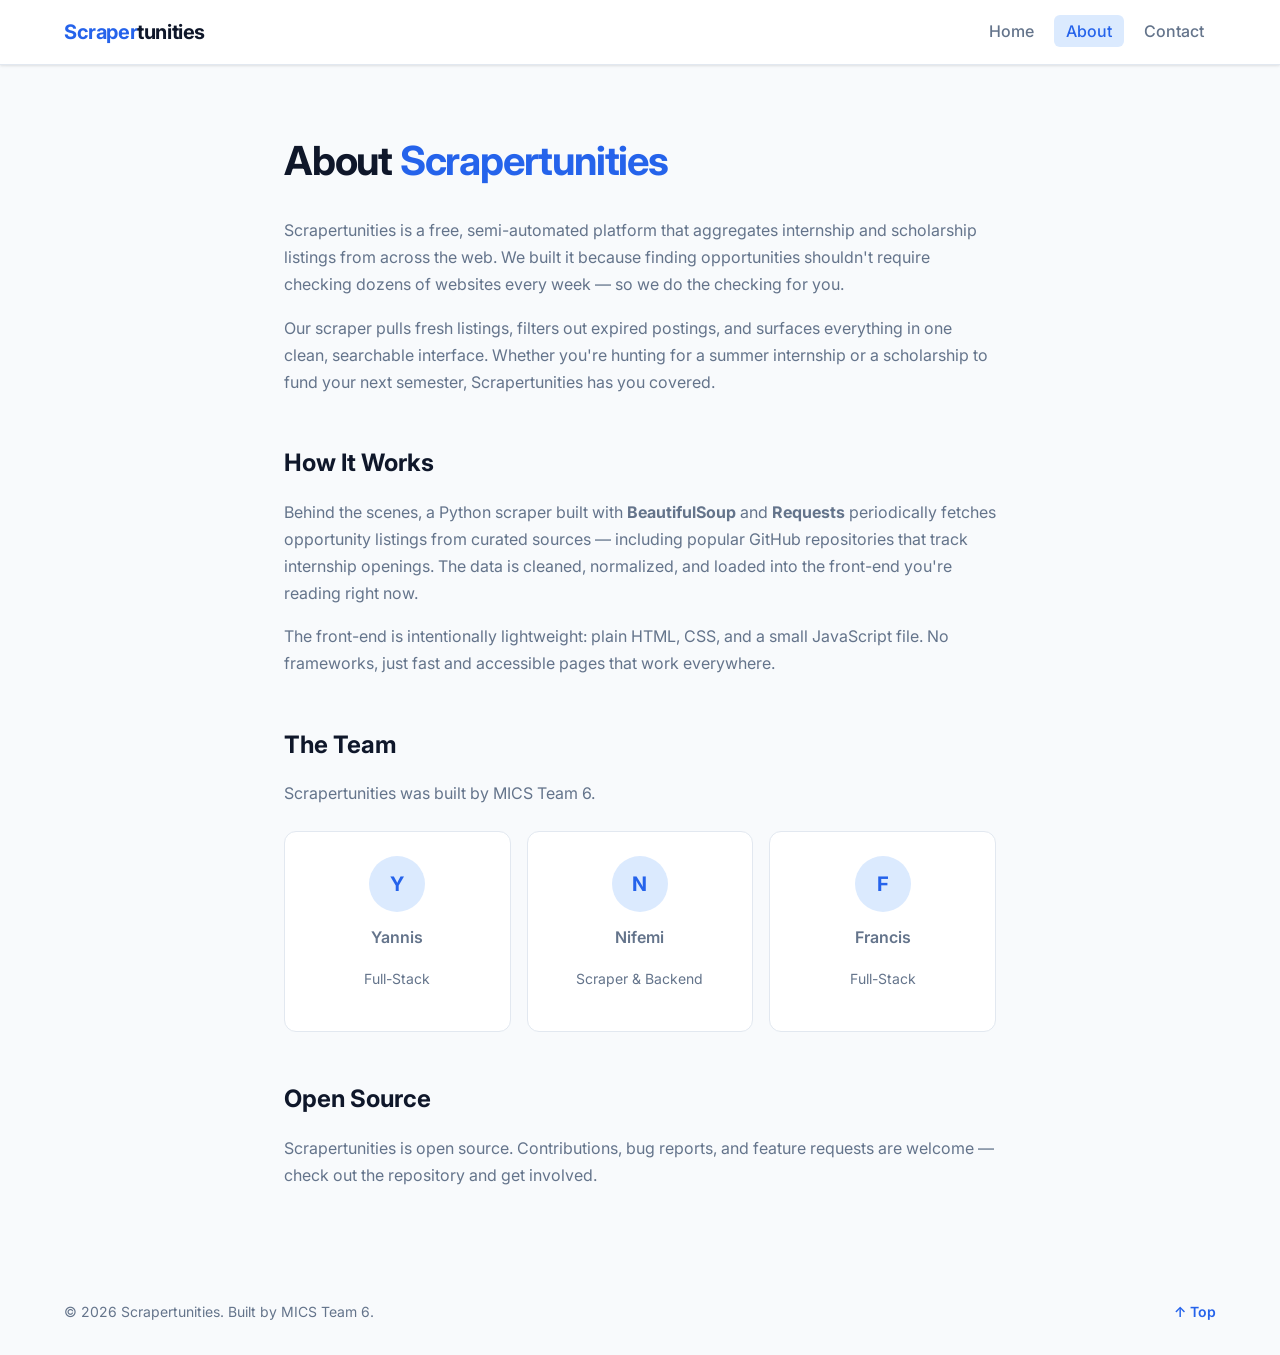
==== commit b72bb648: "Reverted prev commit" ====
--- a/about.html
+++ b/about.html
@@ -32,15 +32,15 @@
       <h1>About <span class="text-accent">Scrapertunities</span></h1>
 
       <p>
-        Scrapertunities is a free, semi-automated platform that aggregates internship listings 
-        from across the web. We built it because finding opportunities shouldn't require
+        Scrapertunities is a free, semi-automated platform that aggregates internship and scholarship
+        listings from across the web. We built it because finding opportunities shouldn't require
         checking dozens of websites every week — so we do the checking for you.
       </p>
 
       <p>
         Our scraper pulls fresh listings, filters out expired postings, and surfaces everything
-        in one clean, searchable interface. If you're hunting for a summer internship,
-        don't worry, Scrapertunities has you covered.
+        in one clean, searchable interface. Whether you're hunting for a summer internship or a
+        scholarship to fund your next semester, Scrapertunities has you covered.
       </p>
 
       <h2>How It Works</h2>
--- a/styles.css
+++ b/styles.css
@@ -1,58 +1,54 @@
 /* ============================================================
    SCRAPERTUNITIES — Design System
-   Dark forest / lime / amber palette
    ============================================================ */
 
 /* ----- Custom Properties ----- */
 :root {
-  --color-bg:            #0d1a12;
-  --color-surface:       #111f17;
-  --color-card:          #172219;
-  --color-card-hover:    #1e2f21;
-  --color-border:        #2a3d2e;
-  --color-border-subtle: #1f2f23;
-  --color-primary:       #a3e635;
-  --color-primary-dark:  #84cc16;
-  --color-primary-muted: #1e3320;
-  --color-amber:         #f59e0b;
-  --color-amber-bg:      #1f1a0a;
-  --color-text:          #e8f5ea;
-  --color-muted:         #6b8f72;
-
-  --badge-int-bg:   #172d1a;
-  --badge-int-text: #a3e635;
-
-  --space-1:  4px;
-  --space-2:  8px;
-  --space-3:  12px;
-  --space-4:  16px;
-  --space-6:  24px;
-  --space-8:  32px;
+  --color-primary: #2563eb;
+  --color-primary-dark: #1d4ed8;
+  --color-accent: #10b981;
+  --color-accent-dark: #059669;
+  --color-surface: #f8fafc;
+  --color-card: #ffffff;
+  --color-border: #e2e8f0;
+  --color-text: #0f172a;
+  --color-muted: #64748b;
+
+  --badge-int-bg: #dbeafe;
+  --badge-int-text: #1d4ed8;
+  --badge-sch-bg: #d1fae5;
+  --badge-sch-text: #065f46;
+
+  --urgent-bg: #fef3c7;
+  --urgent-text: #92400e;
+
+  --space-1: 4px;
+  --space-2: 8px;
+  --space-3: 12px;
+  --space-4: 16px;
+  --space-6: 24px;
+  --space-8: 32px;
   --space-12: 48px;
   --space-16: 64px;
 
-  --text-sm:   0.875rem;
+  --text-sm: 0.875rem;
   --text-base: 1rem;
-  --text-lg:   1.125rem;
-  --text-xl:   1.25rem;
-  --text-2xl:  1.5rem;
-  --text-4xl:  2.5rem;
+  --text-lg: 1.125rem;
+  --text-xl: 1.25rem;
+  --text-2xl: 1.5rem;
+  --text-4xl: 2.5rem;
 
   --radius-sm: 6px;
-  --radius:    10px;
+  --radius: 12px;
   --radius-lg: 16px;
 
-  --shadow-card: 0 8px 24px rgba(0, 0, 0, 0.4);
+  --shadow-sm: 0 1px 3px rgba(0, 0, 0, 0.08), 0 1px 2px rgba(0, 0, 0, 0.04);
+  --shadow: 0 4px 12px rgba(0, 0, 0, 0.08), 0 2px 4px rgba(0, 0, 0, 0.04);
 
   --transition: 150ms ease;
 }
 
 /* ----- Reset & Base ----- */
-[hidden],
-.card[hidden] {
-  display: none !important;
-}
-
 *,
 *::before,
 *::after {
@@ -70,12 +66,7 @@
   font-size: var(--text-base);
   line-height: 1.6;
   color: var(--color-text);
-  background-color: #0d1a12;
-  background-image:
-    radial-gradient(ellipse 80% 50% at 20% -10%, rgba(163, 230, 53, 0.07) 0%, transparent 60%),
-    radial-gradient(ellipse 60% 40% at 80% 110%, rgba(163, 230, 53, 0.05) 0%, transparent 55%),
-    url("data:image/svg+xml,%3Csvg xmlns='http://www.w3.org/2000/svg' width='200' height='200'%3E%3Cfilter id='n'%3E%3CfeTurbulence type='fractalNoise' baseFrequency='0.75' numOctaves='4' stitchTiles='stitch'/%3E%3C/filter%3E%3Crect width='200' height='200' filter='url(%23n)' opacity='0.04'/%3E%3C/svg%3E");
-  background-attachment: fixed;
+  background-color: var(--color-surface);
   -webkit-font-smoothing: antialiased;
 }
 
@@ -137,9 +128,8 @@
 
 .btn-primary {
   background-color: var(--color-primary);
-  color: #0d1a12;
+  color: #fff;
   border-color: var(--color-primary);
-  font-weight: 700;
 }
 
 .btn-primary:hover {
@@ -154,7 +144,7 @@
 }
 
 .btn-ghost:hover {
-  background-color: var(--color-card);
+  background-color: var(--color-border);
   color: var(--color-text);
 }
 
@@ -187,6 +177,11 @@
   color: var(--badge-int-text);
 }
 
+.badge-scholarship {
+  background-color: var(--badge-sch-bg);
+  color: var(--badge-sch-text);
+}
+
 .tag {
   display: inline-block;
   padding: 3px 10px;
@@ -205,10 +200,9 @@
   position: sticky;
   top: 0;
   z-index: 100;
-  background-color: rgba(13, 26, 18, 0.92);
-  backdrop-filter: blur(12px);
-  -webkit-backdrop-filter: blur(12px);
+  background-color: #fff;
   border-bottom: 1px solid var(--color-border);
+  box-shadow: var(--shadow-sm);
 }
 
 .nav-bar {
@@ -235,10 +229,7 @@
 }
 
 .logo-mark {
-  font-family: "DM Serif Display", Georgia, serif;
-  font-weight: 400;
   color: var(--color-primary);
-  font-size: 1.2rem;
 }
 
 .nav-links {
@@ -260,13 +251,13 @@
 
 .nav-link:hover {
   color: var(--color-text);
-  background-color: var(--color-card);
+  background-color: var(--color-surface);
   text-decoration: none;
 }
 
 .nav-link.active {
   color: var(--color-primary);
-  background-color: var(--color-primary-muted);
+  background-color: var(--badge-int-bg);
 }
 
 /* Hamburger */
@@ -303,28 +294,24 @@
   align-items: center;
   text-align: center;
   gap: var(--space-8);
-  background: linear-gradient(170deg, rgba(163, 230, 53, 0.04) 0%, transparent 40%);
-  border-bottom: 1px solid var(--color-border);
 }
 
 .hero-title {
-  font-family: "DM Serif Display", Georgia, serif;
-  font-size: clamp(2.5rem, 5vw, 4rem);
-  font-weight: 400;
-  line-height: 1.1;
-  letter-spacing: -0.01em;
-  color: #ffffff;
+  font-size: var(--text-4xl);
+  font-weight: 700;
+  line-height: 1.15;
+  letter-spacing: -0.03em;
+  color: var(--color-text);
 }
 
 .text-accent {
   color: var(--color-primary);
-  font-style: italic;
 }
 
 .hero-subtitle {
   font-size: var(--text-lg);
   color: var(--color-muted);
-  max-width: 520px;
+  max-width: 540px;
   margin-top: var(--space-4);
 }
 
@@ -335,11 +322,14 @@
   gap: var(--space-6);
 }
 
-/* Stats row — inline, no white card */
 .hero-stats {
   display: flex;
-  align-items: center;
-  gap: 0;
+  gap: var(--space-8);
+  padding: var(--space-6) var(--space-8);
+  background-color: var(--color-card);
+  border: 1px solid var(--color-border);
+  border-radius: var(--radius);
+  box-shadow: var(--shadow-sm);
 }
 
 .stat {
@@ -347,11 +337,6 @@
   flex-direction: column;
   align-items: center;
   gap: var(--space-1);
-  padding: 0 var(--space-8);
-}
-
-.stat:not(:first-child) {
-  border-left: 1px solid var(--color-border);
 }
 
 .stat-number {
@@ -375,20 +360,7 @@
 .controls {
   max-width: 1200px;
   margin-inline: auto;
-  padding: var(--space-6) var(--space-6) var(--space-8);
-  display: flex;
-  flex-direction: column;
-  gap: var(--space-4);
-  background-color: var(--color-surface);
-  border-bottom: 1px solid var(--color-border);
-  /* stretch controls full width */
-  max-width: 100%;
-}
-
-.controls-inner {
-  max-width: 1200px;
-  margin-inline: auto;
-  width: 100%;
+  padding: 0 var(--space-6) var(--space-8);
   display: flex;
   flex-direction: column;
   gap: var(--space-4);
@@ -433,7 +405,7 @@
 
 .search-input:focus {
   border-color: var(--color-primary);
-  box-shadow: 0 0 0 3px rgba(163, 230, 53, 0.12);
+  box-shadow: 0 0 0 3px rgba(37, 99, 235, 0.12);
 }
 
 .search-clear {
@@ -492,7 +464,7 @@
     border-color var(--transition),
     box-shadow var(--transition);
   appearance: none;
-  background-image: url("data:image/svg+xml,%3Csvg xmlns='http://www.w3.org/2000/svg' viewBox='0 0 16 16'%3E%3Cpath fill='%236b8f72' d='M4 6l4 4 4-4'/%3E%3C/svg%3E");
+  background-image: url("data:image/svg+xml,%3Csvg xmlns='http://www.w3.org/2000/svg' viewBox='0 0 16 16'%3E%3Cpath fill='%2364748B' d='M4 6l4 4 4-4'/%3E%3C/svg%3E");
   background-repeat: no-repeat;
   background-position: right 10px center;
   background-size: 14px;
@@ -501,7 +473,7 @@
 
 .filter-select:focus {
   border-color: var(--color-primary);
-  box-shadow: 0 0 0 3px rgba(163, 230, 53, 0.12);
+  box-shadow: 0 0 0 3px rgba(37, 99, 235, 0.12);
 }
 
 /* Results meta */
@@ -510,9 +482,6 @@
   align-items: center;
   flex-wrap: wrap;
   gap: var(--space-3);
-  max-width: 1200px;
-  margin-inline: auto;
-  width: 100%;
 }
 
 .results-count {
@@ -531,18 +500,17 @@
   align-items: center;
   gap: var(--space-1);
   padding: 3px 10px;
-  background-color: var(--color-primary-muted);
-  color: var(--color-primary);
+  background-color: var(--badge-int-bg);
+  color: var(--badge-int-text);
   border-radius: 999px;
   font-size: 0.75rem;
   font-weight: 600;
   cursor: pointer;
-  border: none;
   transition: background-color var(--transition);
 }
 
 .filter-pill:hover {
-  background-color: #253d29;
+  background-color: #bfdbfe;
 }
 
 /* ============================================================
@@ -551,43 +519,32 @@
 .listings {
   max-width: 1200px;
   margin-inline: auto;
-  padding: var(--space-8) var(--space-6) var(--space-12);
+  padding: 0 var(--space-6) var(--space-12);
   display: grid;
   grid-template-columns: repeat(3, 1fr);
   gap: var(--space-6);
   align-items: start;
 }
 
-.listings-loading,
-.loading {
-  grid-column: 1 / -1;
-  text-align: center;
-  color: var(--color-muted);
-  padding: var(--space-8) 0;
-  font-size: var(--text-lg);
-}
-
 /* ============================================================
    OPPORTUNITY CARD
    ============================================================ */
 .card {
   background-color: var(--color-card);
   border: 1px solid var(--color-border);
-  border-left: 3px solid var(--color-primary);
   border-radius: var(--radius);
+  box-shadow: var(--shadow-sm);
   display: flex;
   flex-direction: column;
   gap: 0;
   transition:
-    background-color var(--transition),
     box-shadow var(--transition),
     transform var(--transition);
   overflow: hidden;
 }
 
 .card:hover {
-  background-color: var(--color-card-hover);
-  box-shadow: var(--shadow-card);
+  box-shadow: var(--shadow);
   transform: translateY(-2px);
 }
 
@@ -607,8 +564,8 @@
 }
 
 .card-deadline.urgent {
-  color: var(--color-amber);
-  background-color: var(--color-amber-bg);
+  color: var(--urgent-text);
+  background-color: var(--urgent-bg);
   padding: 2px 8px;
   border-radius: 999px;
 }
@@ -643,7 +600,7 @@
 
 .card-footer {
   padding: var(--space-4);
-  border-top: 1px solid var(--color-border-subtle);
+  border-top: 1px solid var(--color-border);
   display: flex;
   align-items: center;
   justify-content: space-between;
@@ -655,19 +612,6 @@
   display: flex;
   flex-wrap: wrap;
   gap: var(--space-1);
-}
-
-/* Apply button inside cards — ghost style on dark */
-.card .btn-primary {
-  background-color: transparent;
-  color: var(--color-primary);
-  border: 1.5px solid var(--color-primary);
-  font-weight: 600;
-}
-
-.card .btn-primary:hover {
-  background-color: var(--color-primary);
-  color: #0d1a12;
 }
 
 /* ============================================================
@@ -694,7 +638,6 @@
 .empty-state h3 {
   font-size: var(--text-xl);
   font-weight: 700;
-  color: var(--color-text);
 }
 
 .empty-state p {
@@ -705,28 +648,18 @@
    RESOURCES
    ============================================================ */
 .resources {
-  background-color: var(--color-surface);
+  background-color: var(--color-card);
   border-top: 1px solid var(--color-border);
   border-bottom: 1px solid var(--color-border);
   padding: var(--space-12) var(--space-6);
 }
 
 .resources h2 {
-  font-family: "DM Serif Display", Georgia, serif;
-  font-weight: 400;
   max-width: 1200px;
   margin-inline: auto;
   font-size: var(--text-2xl);
-  color: var(--color-text);
-  margin-bottom: var(--space-2);
-}
-
-.resources-subtitle {
-  max-width: 1200px;
-  margin-inline: auto;
-  font-size: var(--text-sm);
-  color: var(--color-muted);
-  margin-bottom: var(--space-8);
+  font-weight: 700;
+  margin-bottom: var(--space-6);
 }
 
 .resource-list {
@@ -737,68 +670,33 @@
   gap: var(--space-4);
 }
 
-/* New resource card layout */
-.resource-card {
-  display: flex;
-  align-items: flex-start;
-  gap: var(--space-4);
-  padding: var(--space-6);
-  background-color: var(--color-card);
+.resource-list a {
+  display: flex;
+  align-items: center;
+  gap: var(--space-3);
+  padding: var(--space-4) var(--space-6);
+  background-color: var(--color-surface);
   border: 1px solid var(--color-border);
-  border-radius: var(--radius);
-  text-decoration: none;
+  border-radius: var(--radius-sm);
+  font-weight: 500;
   color: var(--color-text);
   transition:
     border-color var(--transition),
-    background-color var(--transition),
-    transform var(--transition);
-}
-
-.resource-card:hover {
+    background-color var(--transition);
+  text-decoration: none;
+}
+
+.resource-list a:hover {
   border-color: var(--color-primary);
-  background-color: var(--color-card-hover);
-  transform: translateY(-2px);
+  background-color: var(--badge-int-bg);
   text-decoration: none;
 }
 
-.resource-card:hover .resource-arrow {
+.resource-list svg {
+  width: 18px;
+  height: 18px;
   color: var(--color-primary);
-  transform: translateX(3px);
-}
-
-.resource-icon {
-  font-size: 1.5rem;
   flex-shrink: 0;
-  line-height: 1;
-  margin-top: 2px;
-}
-
-.resource-body {
-  display: flex;
-  flex-direction: column;
-  gap: 4px;
-  flex: 1;
-  min-width: 0;
-}
-
-.resource-title {
-  font-weight: 600;
-  font-size: 0.9375rem;
-  color: var(--color-text);
-}
-
-.resource-desc {
-  font-size: 0.8125rem;
-  color: var(--color-muted);
-  line-height: 1.5;
-}
-
-.resource-arrow {
-  color: var(--color-muted);
-  font-size: 1.125rem;
-  flex-shrink: 0;
-  transition: color var(--transition), transform var(--transition);
-  align-self: center;
 }
 
 /* ============================================================
@@ -821,86 +719,7 @@
 }
 
 /* ============================================================
-   PAGINATION
-   ============================================================ */
-.pagination {
-  max-width: 1200px;
-  margin-inline: auto;
-  padding: var(--space-6) var(--space-6) var(--space-12);
-  display: flex;
-  flex-direction: column;
-  align-items: center;
-  justify-content: center;
-  gap: var(--space-4);
-}
-
-.pagination-controls {
-  display: flex;
-  align-items: center;
-  justify-content: center;
-  gap: var(--space-3);
-  flex-wrap: wrap;
-}
-
-.pagination-btn {
-  min-width: 40px;
-  height: 40px;
-  padding: var(--space-2) var(--space-3);
-  border: 1px solid var(--color-border);
-  border-radius: var(--radius-sm);
-  background-color: var(--color-card);
-  color: var(--color-text);
-  font-weight: 500;
-  cursor: pointer;
-  transition: all var(--transition);
-  font-family: inherit;
-}
-
-.pagination-btn:hover:not(:disabled) {
-  border-color: var(--color-primary);
-  color: var(--color-primary);
-  background-color: var(--color-primary-muted);
-}
-
-.pagination-btn.active {
-  background-color: var(--color-primary);
-  color: #0d1a12;
-  border-color: var(--color-primary);
-  font-weight: 700;
-}
-
-.pagination-btn:disabled {
-  opacity: 0.4;
-  cursor: not-allowed;
-}
-
-.pagination-input {
-  min-width: 40px;
-  height: 40px;
-  padding: var(--space-2) var(--space-3);
-  border: 1px solid var(--color-primary);
-  border-radius: var(--radius-sm);
-  background-color: var(--color-card);
-  color: var(--color-text);
-  font-weight: 500;
-  font-size: var(--text-base);
-  font-family: "Inter", system-ui, sans-serif;
-  transition: all var(--transition);
-}
-
-.pagination-input:focus {
-  outline: none;
-  box-shadow: 0 0 0 3px rgba(163, 230, 53, 0.2);
-  border-color: var(--color-primary);
-}
-
-.pagination-info {
-  font-size: var(--text-sm);
-  color: var(--color-muted);
-}
-
-/* ============================================================
-   PAGE CONTENT (about / contact) — dark-aware
+   PAGE CONTENT (about / contact)
    ============================================================ */
 .page-content {
   max-width: 760px;
@@ -909,21 +728,17 @@
 }
 
 .page-content h1 {
-  font-family: "DM Serif Display", Georgia, serif;
-  font-weight: 400;
   font-size: var(--text-4xl);
-  letter-spacing: -0.02em;
+  font-weight: 700;
+  letter-spacing: -0.03em;
   margin-bottom: var(--space-6);
-  color: var(--color-text);
 }
 
 .page-content h2 {
-  font-family: "DM Serif Display", Georgia, serif;
-  font-weight: 400;
   font-size: var(--text-2xl);
+  font-weight: 700;
   margin-top: var(--space-12);
   margin-bottom: var(--space-4);
-  color: var(--color-text);
 }
 
 .page-content p {
@@ -965,7 +780,6 @@
 .team-name {
   font-size: var(--text-base);
   font-weight: 600;
-  color: var(--color-text);
 }
 
 .team-role {
@@ -1013,7 +827,7 @@
 .form-input:focus,
 .form-textarea:focus {
   border-color: var(--color-primary);
-  box-shadow: 0 0 0 3px rgba(163, 230, 53, 0.12);
+  box-shadow: 0 0 0 3px rgba(37, 99, 235, 0.12);
 }
 
 .form-textarea {
@@ -1024,11 +838,96 @@
 .form-success {
   display: none;
   padding: var(--space-4) var(--space-6);
-  background-color: var(--color-primary-muted);
+  background-color: var(--badge-sch-bg);
+  border: 1px solid var(--color-accent);
+  border-radius: var(--radius-sm);
+  color: var(--badge-sch-text);
+  font-weight: 600;
+}
+
+/* ============================================================
+   HIDDEN & VISIBILITY
+   ============================================================ */
+[hidden],
+.card[hidden] {
+  display: none !important;
+}
+
+/* ============================================================
+   PAGINATION
+   ============================================================ */
+.pagination {
+  max-width: 1200px;
+  margin-inline: auto;
+  padding: var(--space-6) var(--space-6) var(--space-12);
+  display: flex;
+  flex-direction: column;
+  align-items: center;
+  justify-content: center;
+  gap: var(--space-4);
+}
+
+.pagination-controls {
+  display: flex;
+  align-items: center;
+  justify-content: center;
+  gap: var(--space-3);
+  flex-wrap: wrap;
+}
+
+.pagination-btn {
+  min-width: 40px;
+  height: 40px;
+  padding: var(--space-2) var(--space-3);
+  border: 1px solid var(--color-border);
+  border-radius: var(--radius-sm);
+  background-color: var(--color-card);
+  color: var(--color-text);
+  font-weight: 500;
+  cursor: pointer;
+  transition: all var(--transition);
+}
+
+.pagination-btn:hover:not(:disabled) {
+  border-color: var(--color-primary);
+  color: var(--color-primary);
+  background-color: var(--color-surface);
+}
+
+.pagination-btn.active {
+  background-color: var(--color-primary);
+  color: white;
+  border-color: var(--color-primary);
+}
+
+.pagination-btn:disabled {
+  opacity: 0.5;
+  cursor: not-allowed;
+}
+
+.pagination-input {
+  min-width: 40px;
+  height: 40px;
+  padding: var(--space-2) var(--space-3);
   border: 1px solid var(--color-primary);
   border-radius: var(--radius-sm);
-  color: var(--color-primary);
-  font-weight: 600;
+  background-color: var(--color-card);
+  color: var(--color-text);
+  font-weight: 500;
+  font-size: var(--text-base);
+  font-family: "Inter", system-ui, sans-serif;
+  transition: all var(--transition);
+}
+
+.pagination-input:focus {
+  outline: none;
+  box-shadow: 0 0 0 3px rgba(37, 99, 235, 0.2);
+  border-color: var(--color-primary);
+}
+
+.pagination-info {
+  font-size: var(--text-sm);
+  color: var(--color-muted);
 }
 
 /* ============================================================
@@ -1054,11 +953,8 @@
   }
 
   .hero-stats {
-    gap: 0;
-  }
-
-  .stat {
-    padding: 0 var(--space-4);
+    gap: var(--space-6);
+    padding: var(--space-4) var(--space-6);
   }
 
   .filter-row {
@@ -1088,7 +984,7 @@
     display: none;
     position: fixed;
     inset: 0;
-    background-color: #0d1a12;
+    background-color: #fff;
     flex-direction: column;
     justify-content: center;
     align-items: center;
